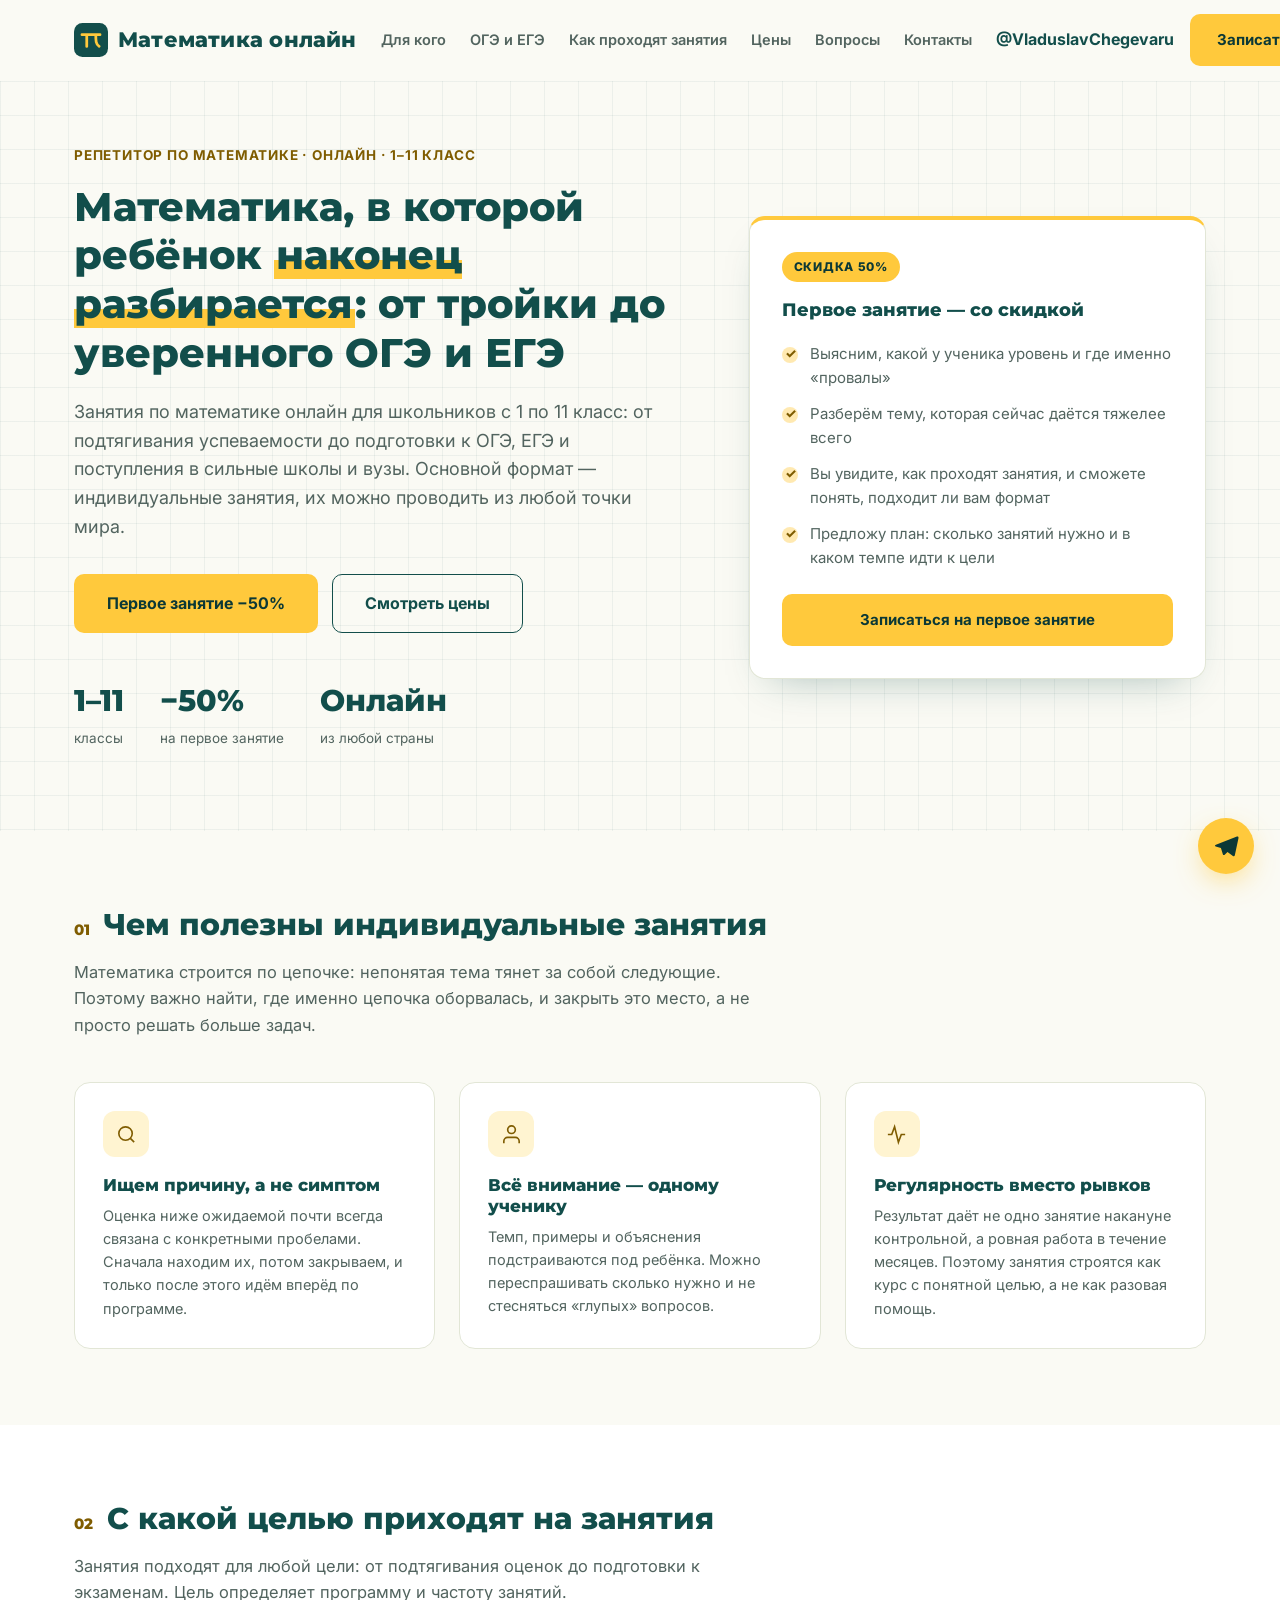
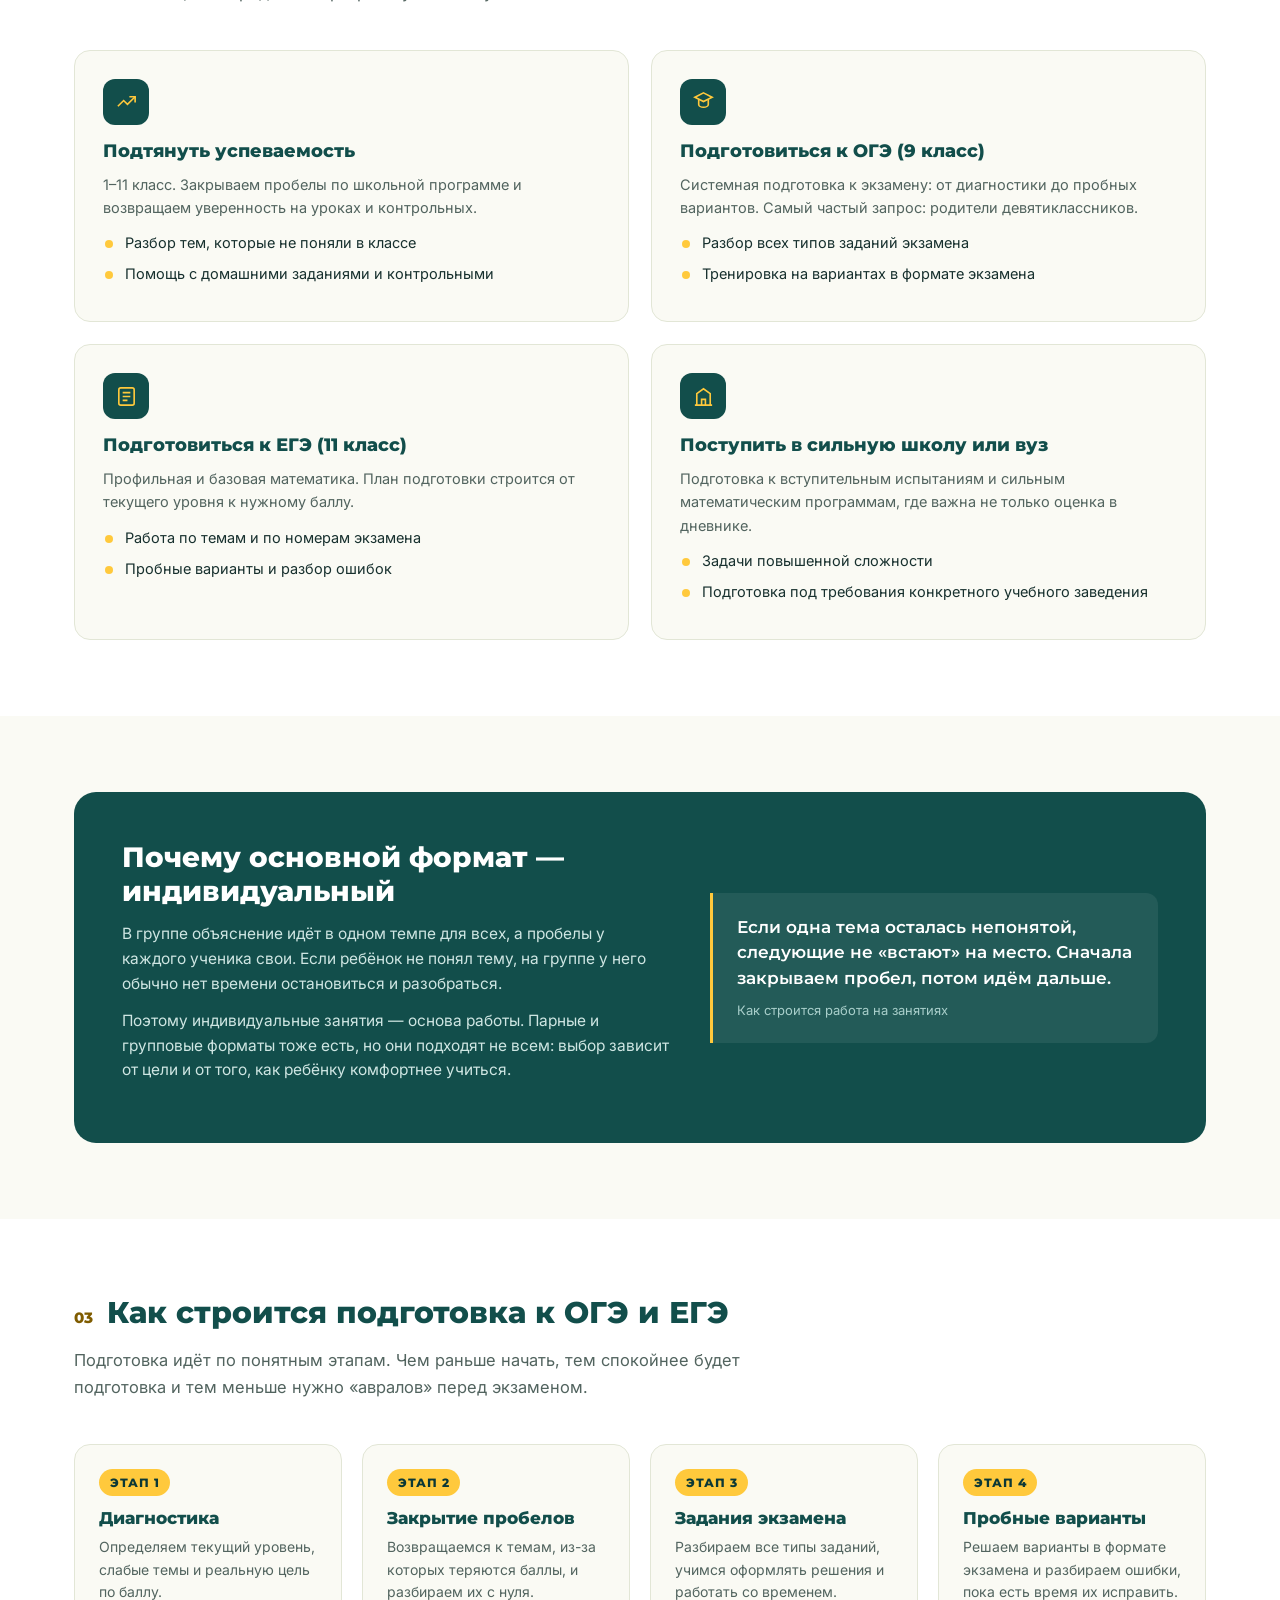
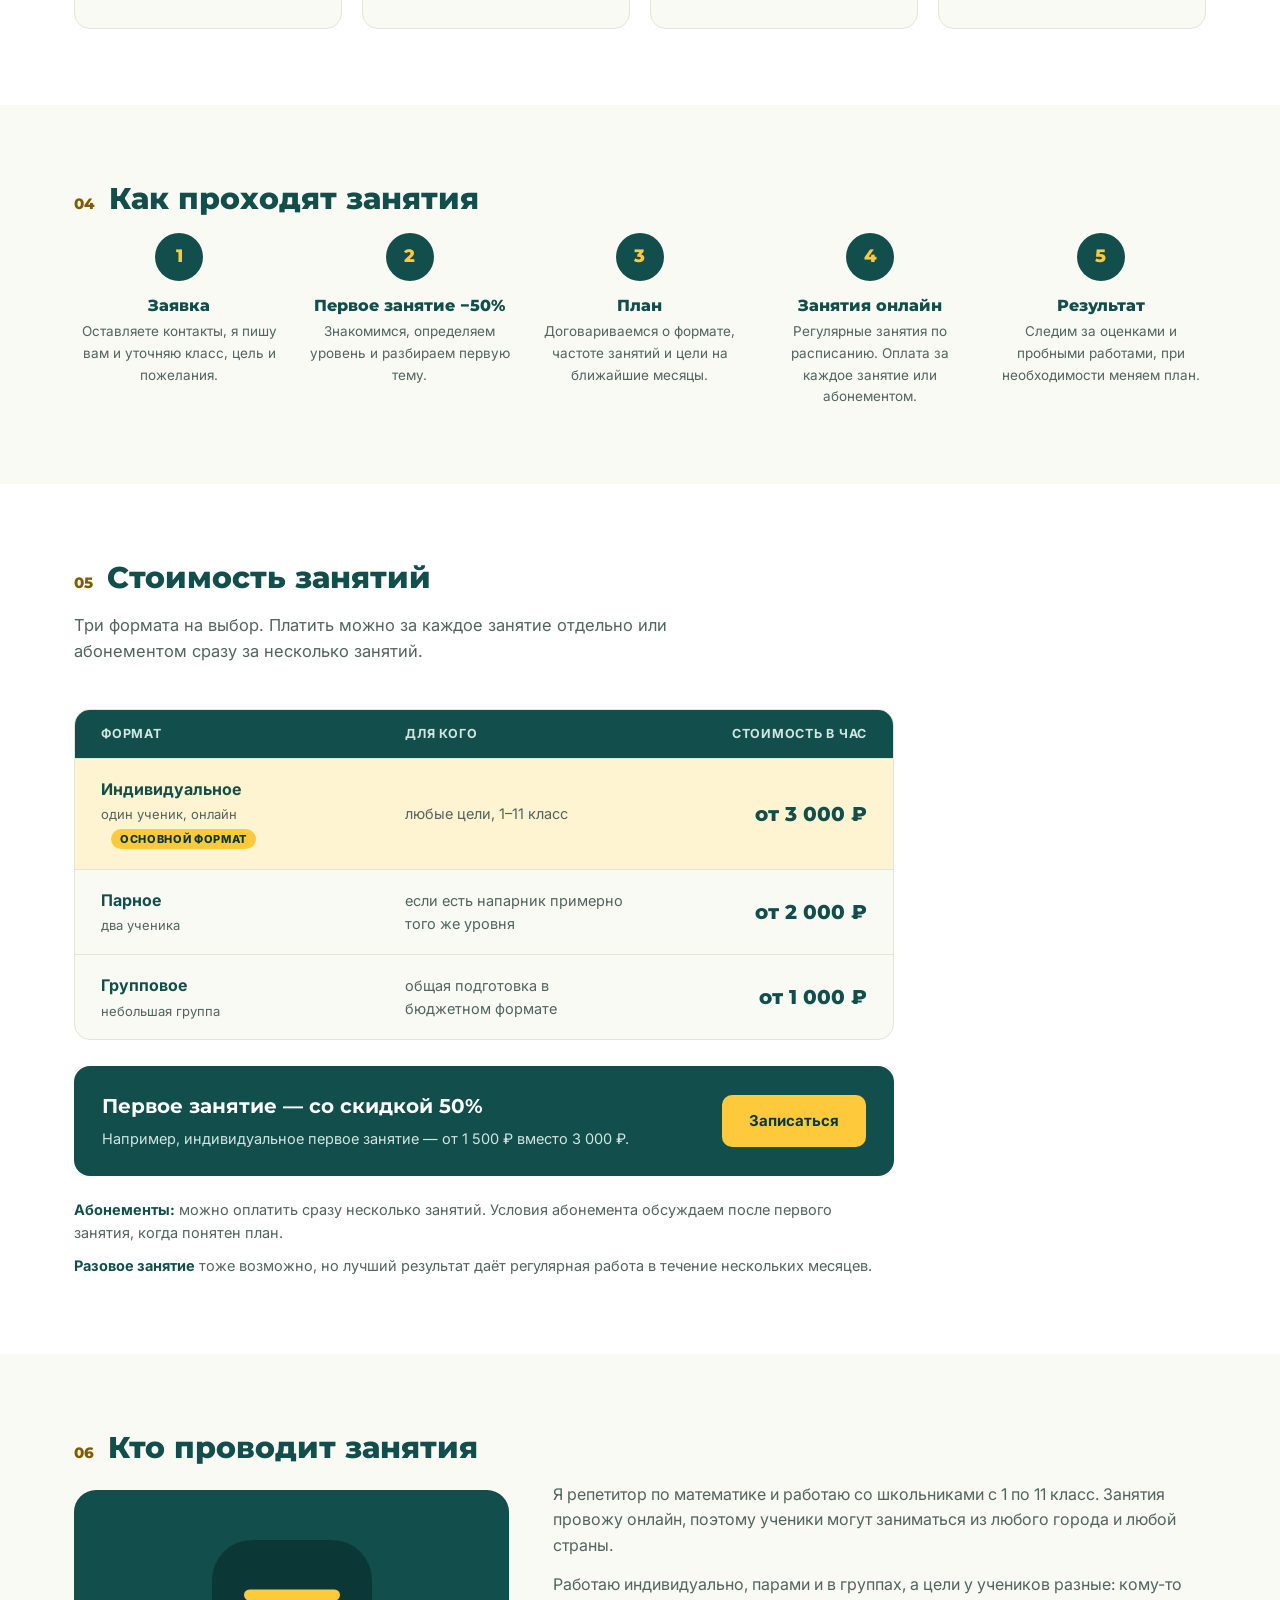
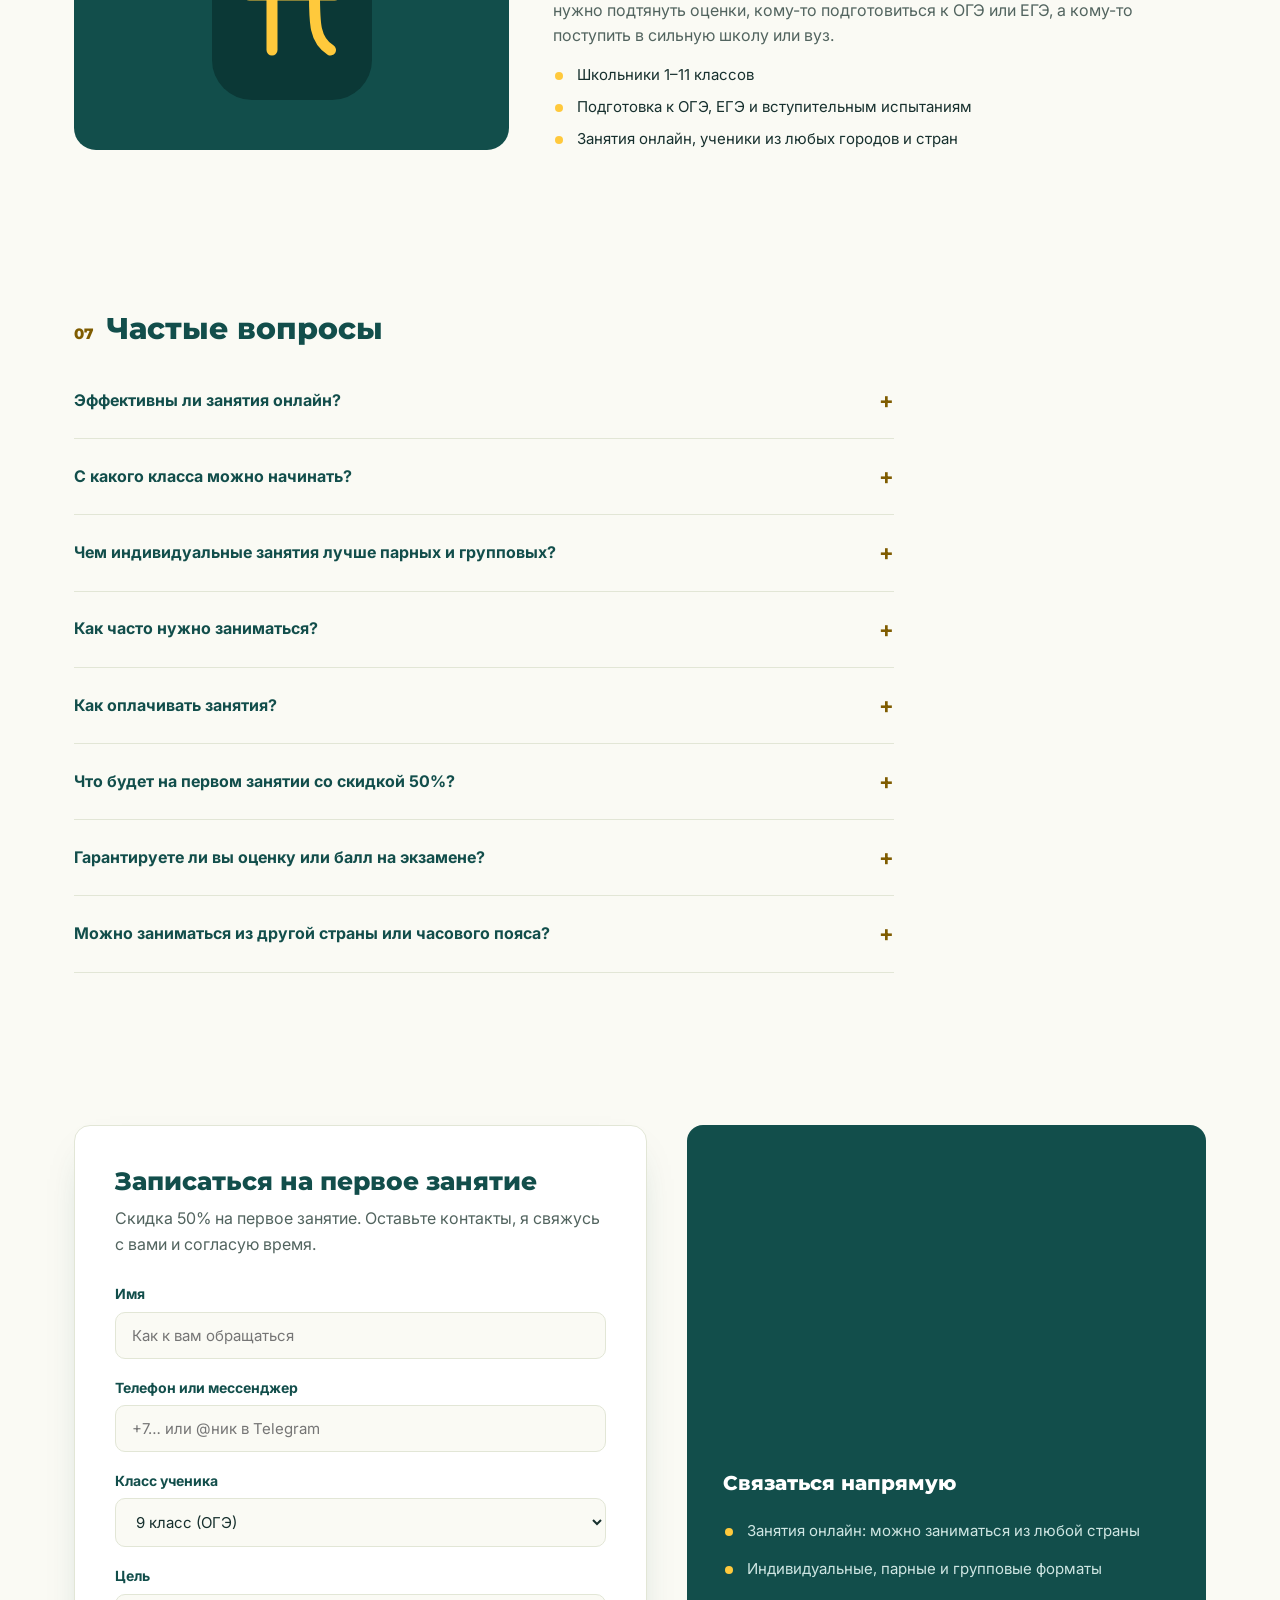
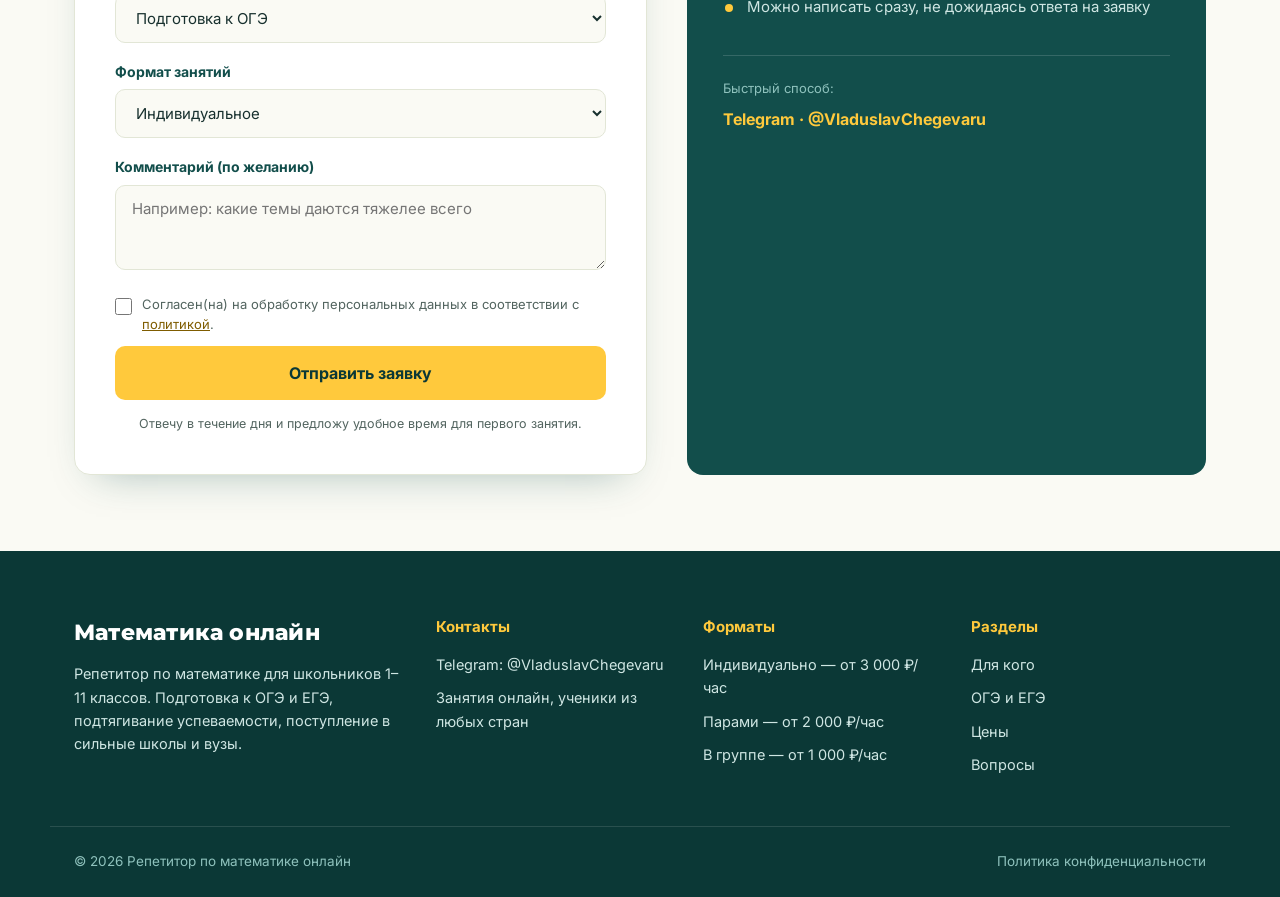
==== index.html @ c54fe262 "init: landing for math tutor online" ====
<!DOCTYPE html>
<html lang="ru">
<head>
<meta charset="UTF-8">
<meta name="viewport" content="width=device-width, initial-scale=1.0">
<title>Репетитор по математике онлайн: 1–11 класс, ОГЭ, ЕГЭ</title>
<meta name="description" content="Репетитор по математике онлайн для школьников 1–11 классов: индивидуальные, парные и групповые занятия, подготовка к ОГЭ и ЕГЭ. Первое занятие со скидкой 50%.">
<link rel="preconnect" href="https://fonts.googleapis.com">
<link rel="preconnect" href="https://fonts.gstatic.com" crossorigin>
<link href="https://fonts.googleapis.com/css2?family=Montserrat:wght@600;700;800&family=Inter:wght@400;500;600;700&display=swap" rel="stylesheet">
<link rel="stylesheet" href="styles.css">
</head>
<body>

<header class="header" id="header">
  <div class="container header__inner">
    <a href="#top" class="logo" aria-label="Репетитор по математике">
      <svg class="logo__icon" viewBox="0 0 32 32" fill="none"><rect width="32" height="32" rx="8" fill="#124E4B"/><path d="M7.5 11h17M12 11v11M20.5 11c0 5.5 0 9 3.2 11" stroke="#FFC93C" stroke-width="2.6" stroke-linecap="round" stroke-linejoin="round"/></svg>
      Математика онлайн<span class="logo__suffix"> · 1–11 класс, ОГЭ, ЕГЭ</span>
    </a>
    <nav class="nav" id="nav">
      <a href="#goals">Для кого</a>
      <a href="#oge">ОГЭ и ЕГЭ</a>
      <a href="#steps">Как проходят занятия</a>
      <a href="#prices">Цены</a>
      <a href="#faq">Вопросы</a>
      <a href="#contacts">Контакты</a>
    </nav>
    <div class="header__actions">
      <a href="https://t.me/VladuslavChegevaru" target="_blank" rel="noopener" class="header__phone">@VladuslavChegevaru</a>
      <a href="#contact" class="btn btn--accent">Записаться</a>
      <button class="burger" id="burger" aria-label="Меню"><span></span><span></span><span></span></button>
    </div>
  </div>
</header>

<main id="top">

  <!-- HERO -->
  <section class="hero">
    <div class="container hero__grid">
      <div class="hero__text">
        <div class="eyebrow">Репетитор по математике · онлайн · 1–11 класс</div>
        <h1>Математика, в которой ребёнок <em>наконец разбирается</em>: от тройки до уверенного ОГЭ и ЕГЭ</h1>
        <p class="hero__lead">Занятия по математике онлайн для школьников с 1 по 11 класс: от подтягивания успеваемости до подготовки к ОГЭ, ЕГЭ и поступления в сильные школы и вузы. Основной формат — индивидуальные занятия, их можно проводить из любой точки мира.</p>
        <div class="hero__cta">
          <a href="#contact" class="btn btn--accent btn--lg">Первое занятие −50%</a>
          <a href="#prices" class="btn btn--outline btn--lg">Смотреть цены</a>
        </div>
        <div class="hero__stats">
          <div class="stat"><span class="stat__num">1–11</span><span class="stat__label">классы</span></div>
          <div class="stat"><span class="stat__num">−50%</span><span class="stat__label">на первое занятие</span></div>
          <div class="stat"><span class="stat__num">Онлайн</span><span class="stat__label">из любой страны</span></div>
        </div>
      </div>
      <div class="hero__card">
        <span class="hero__badge">Скидка 50%</span>
        <div class="hero__card-title">Первое занятие — со скидкой</div>
        <ul class="hero__card-list">
          <li>Выясним, какой у ученика уровень и где именно «провалы»</li>
          <li>Разберём тему, которая сейчас даётся тяжелее всего</li>
          <li>Вы увидите, как проходят занятия, и сможете понять, подходит ли вам формат</li>
          <li>Предложу план: сколько занятий нужно и в каком темпе идти к цели</li>
        </ul>
        <a href="#contact" class="btn btn--accent btn--block">Записаться на первое занятие</a>
      </div>
    </div>
  </section>

  <!-- ПРЕИМУЩЕСТВА -->
  <section class="section adv" id="why">
    <div class="container">
      <div class="section-head">
        <span class="section-head__num">01</span>
        <span class="section-head__title">Чем полезны индивидуальные занятия</span>
      </div>
      <p class="section-lead">Математика строится по цепочке: непонятая тема тянет за собой следующие. Поэтому важно найти, где именно цепочка оборвалась, и закрыть это место, а не просто решать больше задач.</p>
      <div class="adv__grid">
        <div class="adv__item">
          <div class="adv__icon"><svg viewBox="0 0 24 24" fill="none" stroke="currentColor" stroke-width="1.7"><circle cx="11" cy="11" r="7"/><path d="M20 20l-4-4"/></svg></div>
          <h3>Ищем причину, а не симптом</h3>
          <p>Оценка ниже ожидаемой почти всегда связана с конкретными пробелами. Сначала находим их, потом закрываем, и только после этого идём вперёд по программе.</p>
        </div>
        <div class="adv__item">
          <div class="adv__icon"><svg viewBox="0 0 24 24" fill="none" stroke="currentColor" stroke-width="1.7"><path d="M4 21v-2a4 4 0 014-4h8a4 4 0 014 4v2"/><circle cx="12" cy="7" r="4"/></svg></div>
          <h3>Всё внимание — одному ученику</h3>
          <p>Темп, примеры и объяснения подстраиваются под ребёнка. Можно переспрашивать сколько нужно и не стесняться «глупых» вопросов.</p>
        </div>
        <div class="adv__item">
          <div class="adv__icon"><svg viewBox="0 0 24 24" fill="none" stroke="currentColor" stroke-width="1.7"><path d="M3 12h4l3-8 4 16 3-8h4"/></svg></div>
          <h3>Регулярность вместо рывков</h3>
          <p>Результат даёт не одно занятие накануне контрольной, а ровная работа в течение месяцев. Поэтому занятия строятся как курс с понятной целью, а не как разовая помощь.</p>
        </div>
      </div>
    </div>
  </section>

  <!-- ЦЕЛИ -->
  <section class="section goals" id="goals">
    <div class="container">
      <div class="section-head">
        <span class="section-head__num">02</span>
        <span class="section-head__title">С какой целью приходят на занятия</span>
      </div>
      <p class="section-lead">Занятия подходят для любой цели: от подтягивания оценок до подготовки к экзаменам. Цель определяет программу и частоту занятий.</p>
      <div class="goals__grid">
        <div class="goal">
          <div class="goal__icon"><svg viewBox="0 0 24 24" fill="none" stroke="currentColor" stroke-width="1.7"><path d="M3 17l6-6 4 4 8-8"/><path d="M15 7h6v6"/></svg></div>
          <h3>Подтянуть успеваемость</h3>
          <p>1–11 класс. Закрываем пробелы по школьной программе и возвращаем уверенность на уроках и контрольных.</p>
          <ul>
            <li>Разбор тем, которые не поняли в классе</li>
            <li>Помощь с домашними заданиями и контрольными</li>
          </ul>
        </div>
        <div class="goal">
          <div class="goal__icon"><svg viewBox="0 0 24 24" fill="none" stroke="currentColor" stroke-width="1.7"><path d="M12 3l9 4.5-9 4.5L3 7.5 12 3z"/><path d="M7 10v5c0 1.5 2.2 3 5 3s5-1.5 5-3v-5"/></svg></div>
          <h3>Подготовиться к ОГЭ (9 класс)</h3>
          <p>Системная подготовка к экзамену: от диагностики до пробных вариантов. Самый частый запрос: родители девятиклассников.</p>
          <ul>
            <li>Разбор всех типов заданий экзамена</li>
            <li>Тренировка на вариантах в формате экзамена</li>
          </ul>
        </div>
        <div class="goal">
          <div class="goal__icon"><svg viewBox="0 0 24 24" fill="none" stroke="currentColor" stroke-width="1.7"><rect x="4" y="3" width="16" height="18" rx="2"/><path d="M8 8h8M8 12h8M8 16h5"/></svg></div>
          <h3>Подготовиться к ЕГЭ (11 класс)</h3>
          <p>Профильная и базовая математика. План подготовки строится от текущего уровня к нужному баллу.</p>
          <ul>
            <li>Работа по темам и по номерам экзамена</li>
            <li>Пробные варианты и разбор ошибок</li>
          </ul>
        </div>
        <div class="goal">
          <div class="goal__icon"><svg viewBox="0 0 24 24" fill="none" stroke="currentColor" stroke-width="1.7"><path d="M3 21h18M5 21V9l7-5 7 5v12"/><path d="M10 21v-6h4v6"/></svg></div>
          <h3>Поступить в сильную школу или вуз</h3>
          <p>Подготовка к вступительным испытаниям и сильным математическим программам, где важна не только оценка в дневнике.</p>
          <ul>
            <li>Задачи повышенной сложности</li>
            <li>Подготовка под требования конкретного учебного заведения</li>
          </ul>
        </div>
      </div>
    </div>
  </section>

  <!-- ПОЧЕМУ ИНДИВИДУАЛЬНО -->
  <section class="section why">
    <div class="container">
      <div class="why__box">
        <div>
          <h2>Почему основной формат — индивидуальный</h2>
          <p>В группе объяснение идёт в одном темпе для всех, а пробелы у каждого ученика свои. Если ребёнок не понял тему, на группе у него обычно нет времени остановиться и разобраться.</p>
          <p>Поэтому индивидуальные занятия — основа работы. Парные и групповые форматы тоже есть, но они подходят не всем: выбор зависит от цели и от того, как ребёнку комфортнее учиться.</p>
        </div>
        <div class="why__quote">
          Если одна тема осталась непонятой, следующие не «встают» на место. Сначала закрываем пробел, потом идём дальше.
          <small>Как строится работа на занятиях</small>
        </div>
      </div>
    </div>
  </section>

  <!-- ОГЭ -->
  <section class="section oge" id="oge">
    <div class="container">
      <div class="section-head">
        <span class="section-head__num">03</span>
        <span class="section-head__title">Как строится подготовка к ОГЭ и ЕГЭ</span>
      </div>
      <p class="section-lead">Подготовка идёт по понятным этапам. Чем раньше начать, тем спокойнее будет подготовка и тем меньше нужно «авралов» перед экзаменом.</p>
      <div class="oge__grid">
        <div class="oge__item">
          <b>Этап 1</b>
          <h3>Диагностика</h3>
          <p>Определяем текущий уровень, слабые темы и реальную цель по баллу.</p>
        </div>
        <div class="oge__item">
          <b>Этап 2</b>
          <h3>Закрытие пробелов</h3>
          <p>Возвращаемся к темам, из-за которых теряются баллы, и разбираем их с нуля.</p>
        </div>
        <div class="oge__item">
          <b>Этап 3</b>
          <h3>Задания экзамена</h3>
          <p>Разбираем все типы заданий, учимся оформлять решения и работать со временем.</p>
        </div>
        <div class="oge__item">
          <b>Этап 4</b>
          <h3>Пробные варианты</h3>
          <p>Решаем варианты в формате экзамена и разбираем ошибки, пока есть время их исправить.</p>
        </div>
      </div>
    </div>
  </section>

  <!-- ПРОЦЕСС -->
  <section class="section steps" id="steps">
    <div class="container">
      <div class="section-head">
        <span class="section-head__num">04</span>
        <span class="section-head__title">Как проходят занятия</span>
      </div>
      <div class="steps__grid">
        <div class="step">
          <span class="step__num">1</span>
          <h3>Заявка</h3>
          <p>Оставляете контакты, я пишу вам и уточняю класс, цель и пожелания.</p>
        </div>
        <div class="step">
          <span class="step__num">2</span>
          <h3>Первое занятие −50%</h3>
          <p>Знакомимся, определяем уровень и разбираем первую тему.</p>
        </div>
        <div class="step">
          <span class="step__num">3</span>
          <h3>План</h3>
          <p>Договариваемся о формате, частоте занятий и цели на ближайшие месяцы.</p>
        </div>
        <div class="step">
          <span class="step__num">4</span>
          <h3>Занятия онлайн</h3>
          <p>Регулярные занятия по расписанию. Оплата за каждое занятие или абонементом.</p>
        </div>
        <div class="step">
          <span class="step__num">5</span>
          <h3>Результат</h3>
          <p>Следим за оценками и пробными работами, при необходимости меняем план.</p>
        </div>
      </div>
    </div>
  </section>

  <!-- ЦЕНЫ -->
  <section class="section prices" id="prices">
    <div class="container">
      <div class="section-head">
        <span class="section-head__num">05</span>
        <span class="section-head__title">Стоимость занятий</span>
      </div>
      <p class="section-lead">Три формата на выбор. Платить можно за каждое занятие отдельно или абонементом сразу за несколько занятий.</p>
      <div class="prices__table">
        <div class="price-row price-row--head"><span>Формат</span><span>Для кого</span><span style="text-align:right">Стоимость в час</span></div>
        <div class="price-row price-row--hit"><div class="price-row__name">Индивидуальное<small>один ученик, онлайн</small></div><div class="price-row__each">любые цели, 1–11 класс</div><div class="price-row__sum">от 3 000 ₽</div></div>
        <div class="price-row"><div class="price-row__name">Парное<small>два ученика</small></div><div class="price-row__each">если есть напарник примерно того же уровня</div><div class="price-row__sum">от 2 000 ₽</div></div>
        <div class="price-row"><div class="price-row__name">Групповое<small>небольшая группа</small></div><div class="price-row__each">общая подготовка в бюджетном формате</div><div class="price-row__sum">от 1 000 ₽</div></div>
      </div>
      <div class="promo">
        <div>
          <b>Первое занятие — со скидкой 50%</b>
          <span>Например, индивидуальное первое занятие — от 1 500 ₽ вместо 3 000 ₽.</span>
        </div>
        <a href="#contact" class="btn btn--accent">Записаться</a>
      </div>
      <div class="prices__notes">
        <p><b>Абонементы:</b> можно оплатить сразу несколько занятий. Условия абонемента обсуждаем после первого занятия, когда понятен план.</p>
        <p><b>Разовое занятие</b> тоже возможно, но лучший результат даёт регулярная работа в течение нескольких месяцев.</p>
      </div>
    </div>
  </section>

  <!-- О РЕПЕТИТОРЕ -->
  <section class="section about" id="about">
    <div class="container">
      <div class="section-head">
        <span class="section-head__num">06</span>
        <span class="section-head__title">Кто проводит занятия</span>
      </div>
      <div class="about__grid">
        <div class="about__mark">
          <svg viewBox="0 0 32 32" fill="none"><rect width="32" height="32" rx="8" fill="#0B3836"/><path d="M7.5 11h17M12 11v11M20.5 11c0 5.5 0 9 3.2 11" stroke="#FFC93C" stroke-width="2.2" stroke-linecap="round" stroke-linejoin="round"/></svg>
        </div>
        <div class="about__text">
          <p>Я репетитор по математике и работаю со школьниками с 1 по 11 класс. Занятия провожу онлайн, поэтому ученики могут заниматься из любого города и любой страны.</p>
          <p>Работаю индивидуально, парами и в группах, а цели у учеников разные: кому-то нужно подтянуть оценки, кому-то подготовиться к ОГЭ или ЕГЭ, а кому-то поступить в сильную школу или вуз.</p>
          <ul class="about__list">
            <li>Школьники 1–11 классов</li>
            <li>Подготовка к ОГЭ, ЕГЭ и вступительным испытаниям</li>
            <li>Занятия онлайн, ученики из любых городов и стран</li>
          </ul>
        </div>
      </div>
    </div>
  </section>

  <!-- FAQ -->
  <section class="section faq" id="faq">
    <div class="container">
      <div class="section-head">
        <span class="section-head__num">07</span>
        <span class="section-head__title">Частые вопросы</span>
      </div>
      <div class="faq__list">
        <details class="faq__item">
          <summary>Эффективны ли занятия онлайн?</summary>
          <p>Для математики онлайн-формат работает хорошо: на экране виден ход решения, а записи и задания остаются под рукой. Главное условие — регулярность и вовлечённость ученика. Увидеть, как это выглядит, можно на первом занятии со скидкой 50%.</p>
        </details>
        <details class="faq__item">
          <summary>С какого класса можно начинать?</summary>
          <p>С 1 по 11 класс. Чем раньше закрыты пробелы, тем легче потом идти по программе. Для подготовки к ОГЭ разумно начинать заранее, а не за пару месяцев до экзамена.</p>
        </details>
        <details class="faq__item">
          <summary>Чем индивидуальные занятия лучше парных и групповых?</summary>
          <p>На индивидуальном занятии весь урок посвящён одному ученику: темп, примеры и объяснения подстраиваются под него. В паре и в группе занятия дешевле, но подходят не всем. Какой формат лучше, обсудим после знакомства.</p>
        </details>
        <details class="faq__item">
          <summary>Как часто нужно заниматься?</summary>
          <p>Зависит от цели и класса. Для подтягивания успеваемости и подготовки к экзаменам обычно нужны регулярные занятия, а не одно в месяц. Конкретную частоту предлагаю после первого занятия, когда понятен уровень.</p>
        </details>
        <details class="faq__item">
          <summary>Как оплачивать занятия?</summary>
          <p>Можно платить за каждое занятие отдельно или взять абонемент и оплатить сразу несколько занятий. Условия абонемента обсуждаем индивидуально.</p>
        </details>
        <details class="faq__item">
          <summary>Что будет на первом занятии со скидкой 50%?</summary>
          <p>Познакомимся, выясним цель и уровень, разберём одну из тем, которая сейчас даётся тяжелее всего, и обсудим план. Если после этого занятия вы решите не продолжать, это нормально.</p>
        </details>
        <details class="faq__item">
          <summary>Гарантируете ли вы оценку или балл на экзамене?</summary>
          <p>Нет. Результат зависит от стартового уровня, регулярности занятий и работы ученика между ними. Я гарантирую другое: понятный план, внимательное отношение и честную обратную связь о том, как идёт подготовка.</p>
        </details>
        <details class="faq__item">
          <summary>Можно заниматься из другой страны или часового пояса?</summary>
          <p>Да. Занятия проходят онлайн, поэтому ученики могут заниматься из любого города и страны. Время согласуем с учётом часового пояса.</p>
        </details>
      </div>
    </div>
  </section>

  <!-- ФОРМА + КОНТАКТЫ -->
  <section class="section form-section" id="contact">
    <div class="container form-section__grid">
      <div class="form">
        <h2>Записаться на первое занятие</h2>
        <p class="form__lead">Скидка 50% на первое занятие. Оставьте контакты, я свяжусь с вами и согласую время.</p>
        <form id="leadForm">
          <input type="text" name="_gotcha" style="display:none" tabindex="-1" autocomplete="off">
          <div class="form__row">
            <label for="f-name">Имя</label>
            <input type="text" id="f-name" name="name" placeholder="Как к вам обращаться" required>
          </div>
          <div class="form__row">
            <label for="f-contact">Телефон или мессенджер</label>
            <input type="text" id="f-contact" name="contact" placeholder="+7… или @ник в Telegram" required>
          </div>
          <div class="form__row">
            <label for="f-class">Класс ученика</label>
            <select id="f-class" name="class">
              <option>1–4 класс</option>
              <option>5–7 класс</option>
              <option>8 класс</option>
              <option selected>9 класс (ОГЭ)</option>
              <option>10 класс</option>
              <option>11 класс (ЕГЭ)</option>
            </select>
          </div>
          <div class="form__row">
            <label for="f-goal">Цель</label>
            <select id="f-goal" name="goal">
              <option>Подготовка к ОГЭ</option>
              <option>Подготовка к ЕГЭ</option>
              <option>Подтянуть успеваемость</option>
              <option>Поступление в сильную школу или вуз</option>
              <option>Пока не знаю</option>
            </select>
          </div>
          <div class="form__row">
            <label for="f-format">Формат занятий</label>
            <select id="f-format" name="format">
              <option>Индивидуальное</option>
              <option>Парное</option>
              <option>Групповое</option>
              <option>Нужна консультация по выбору</option>
            </select>
          </div>
          <div class="form__row">
            <label for="f-comment">Комментарий (по желанию)</label>
            <textarea id="f-comment" name="comment" rows="3" placeholder="Например: какие темы даются тяжелее всего"></textarea>
          </div>
          <label class="consent"><input type="checkbox" name="consent_pd" value="yes" required> <span>Согласен(на) на обработку персональных данных в соответствии с <a href="privacy.html" target="_blank">политикой</a>.</span></label>
          <button type="submit" class="btn btn--accent btn--block btn--lg">Отправить заявку</button>
          <p class="form__hint">Отвечу в течение дня и предложу удобное время для первого занятия.</p>
        </form>
      </div>
      <div class="coverage">
        <div class="coverage__title">Связаться напрямую</div>
        <ul class="coverage__list">
          <li>Занятия онлайн: можно заниматься из любой страны</li>
          <li>Индивидуальные, парные и групповые форматы</li>
          <li>Можно написать сразу, не дожидаясь ответа на заявку</li>
        </ul>
        <div class="coverage__contact">
          <span>Быстрый способ:</span>
          <a href="https://t.me/VladuslavChegevaru" target="_blank" rel="noopener">Telegram · @VladuslavChegevaru</a>
        </div>
      </div>
    </div>
  </section>

<!-- BLOG:START --><!-- BLOG:END -->
</main>

<!-- КОНТАКТЫ / FOOTER -->
<footer class="footer" id="contacts">
  <div class="container footer__grid">
    <div class="footer__col">
      <div class="logo logo--footer">Математика онлайн</div>
      <p>Репетитор по математике для школьников 1–11 классов. Подготовка к ОГЭ и ЕГЭ, подтягивание успеваемости, поступление в сильные школы и вузы.</p>
    </div>
    <div class="footer__col">
      <div class="footer__title">Контакты</div>
      <a href="https://t.me/VladuslavChegevaru" target="_blank" rel="noopener">Telegram: @VladuslavChegevaru</a>
      <p>Занятия онлайн, ученики из любых стран</p>
    </div>
    <div class="footer__col">
      <div class="footer__title">Форматы</div>
      <p>Индивидуально — от 3 000 ₽/час</p>
      <p>Парами — от 2 000 ₽/час</p>
      <p>В группе — от 1 000 ₽/час</p>
    </div>
    <div class="footer__col">
      <div class="footer__title">Разделы</div>
      <a href="#goals">Для кого</a>
      <a href="#oge">ОГЭ и ЕГЭ</a>
      <a href="#prices">Цены</a>
      <a href="#faq">Вопросы</a>
    </div>
  </div>
  <div class="container footer__bottom">
    <span>© <span id="year"></span> Репетитор по математике онлайн</span>
    <a href="privacy.html">Политика конфиденциальности</a>
  </div>
</footer>

<a href="https://t.me/VladuslavChegevaru" target="_blank" rel="noopener" class="fab" aria-label="Написать в Telegram">
  <svg viewBox="0 0 24 24" fill="currentColor"><path d="M21.5 3.5L2.7 10.9c-1.2.5-1.2 1.2-.2 1.5l4.8 1.5 1.8 5.6c.2.6.4.8.9.8.5 0 .7-.2 1-.5l2.4-2.3 5 3.7c.9.5 1.6.2 1.8-.9l3.3-15.5c.3-1.3-.5-1.9-1.4-1.5z"/></svg>
</a>

<script src="script.js"></script>
</body>
</html>
---- styles.css ----
:root{
  --navy:#124E4B;
  --navy-dark:#0B3836;
  --navy-soft:#E3F1EF;
  --gold:#FFC93C;
  --gold-dark:#7F5C00;
  --gold-soft:#FFF4D1;
  --cream:#FAFAF4;
  --paper:#ffffff;
  --ink:#17302E;
  --ink-soft:#52645F;
  --line:#E2E6D6;
  --radius:16px;
  --shadow:0 18px 40px -22px rgba(18,78,75,.38);
}

*{box-sizing:border-box;margin:0;padding:0}
html{scroll-behavior:smooth}
body{
  font-family:'Inter',Arial,sans-serif;
  color:var(--ink);
  background:var(--cream);
  line-height:1.6;
  -webkit-font-smoothing:antialiased;
}
h1,h2,h3{font-family:'Montserrat',Arial,sans-serif;font-weight:800;color:var(--navy);line-height:1.22}
img{max-width:100%;display:block}
a{color:inherit;text-decoration:none}
ul{list-style:none}
.container{max-width:1180px;margin:0 auto;padding:0 24px}

/* BUTTONS */
.btn{display:inline-flex;align-items:center;justify-content:center;gap:8px;padding:13px 26px;border-radius:10px;font-weight:700;font-size:15px;transition:.2s;border:1.5px solid transparent;cursor:pointer;white-space:nowrap;font-family:inherit}
.btn--accent{background:var(--gold);color:var(--navy-dark)}
.btn--accent:hover{background:#FFD866}
.btn--outline{border-color:var(--navy);color:var(--navy)}
.btn--outline:hover{background:var(--navy);color:#fff}
.btn--lg{padding:16px 32px;font-size:16px}
.btn--block{width:100%}

/* HEADER */
.header{position:sticky;top:0;z-index:100;background:rgba(250,250,244,.93);backdrop-filter:blur(10px);border-bottom:1px solid transparent;transition:.2s}
.header.scrolled{border-bottom-color:var(--line);box-shadow:0 4px 16px -8px rgba(18,78,75,.22)}
.header__inner{display:flex;align-items:center;justify-content:space-between;gap:24px;min-width:0;height:80px}
.logo{display:flex;align-items:center;gap:10px;font-family:'Montserrat',sans-serif;font-weight:800;font-size:21px;letter-spacing:.01em;color:var(--navy);flex-shrink:0}
.logo__icon{width:34px;height:34px;flex-shrink:0}
.logo__suffix{color:var(--gold-dark);font-weight:600;font-size:13px;letter-spacing:.02em}
.logo--footer{font-size:22px;color:#fff;margin-bottom:12px}
.nav{display:flex;gap:24px}
.nav a{font-weight:600;font-size:14.5px;color:var(--ink-soft);white-space:nowrap}
.nav a:hover{color:var(--gold-dark)}
.header__actions{display:flex;align-items:center;gap:16px;flex-shrink:0}
.header__phone{font-weight:700;color:var(--navy);white-space:nowrap}
.burger{display:none;flex-direction:column;justify-content:center;gap:5px;width:32px;height:32px;background:none;border:none;cursor:pointer}
.burger span{display:block;height:2px;background:var(--navy);border-radius:2px;transition:.2s}

/* HERO (клетчатая тетрадь) */
.hero{padding:64px 0 80px;background-image:linear-gradient(rgba(18,78,75,.06) 1px,transparent 1px),linear-gradient(90deg,rgba(18,78,75,.06) 1px,transparent 1px);background-size:34px 34px}
.hero__grid{display:grid;grid-template-columns:1.15fr .85fr;gap:56px;align-items:center}
.eyebrow{color:var(--gold-dark);font-weight:700;font-size:13.5px;letter-spacing:.06em;text-transform:uppercase;margin-bottom:16px}
.hero h1{font-size:40px;margin-bottom:20px}
.hero h1 em{font-style:normal;background:linear-gradient(transparent 62%,var(--gold) 62%);padding:0 2px}
.hero__lead{font-size:18px;color:var(--ink-soft);margin-bottom:32px;max-width:580px}
.hero__cta{display:flex;gap:14px;flex-wrap:wrap;margin-bottom:44px}
.hero__stats{display:flex;gap:36px;flex-wrap:wrap;align-items:flex-start}
.stat__num{display:block;font-family:'Montserrat',sans-serif;font-size:30px;font-weight:800;color:var(--navy)}
.stat__label{font-size:13.5px;color:var(--ink-soft)}
.hero__card{background:var(--paper);border:1px solid var(--line);border-top:4px solid var(--gold);border-radius:var(--radius);padding:32px;box-shadow:var(--shadow)}
.hero__badge{display:inline-block;background:var(--gold);color:var(--navy-dark);font-weight:800;font-size:12px;letter-spacing:.06em;text-transform:uppercase;border-radius:999px;padding:5px 12px;margin-bottom:14px}
.hero__card-title{font-family:'Montserrat',sans-serif;font-weight:800;font-size:18px;color:var(--navy);margin-bottom:18px}
.hero__card-list{margin-bottom:24px}
.hero__card-list li{position:relative;padding-left:28px;margin-bottom:12px;font-size:15px;color:var(--ink-soft)}
.hero__card-list li::before{content:"";position:absolute;left:0;top:5px;width:16px;height:16px;border-radius:50%;background:var(--gold);opacity:.4}
.hero__card-list li::after{content:"✓";position:absolute;left:3px;top:1px;color:var(--gold-dark);font-weight:800;font-size:13px}

/* SECTIONS */
.section{padding:76px 0}
.section-head{display:flex;align-items:baseline;gap:14px;margin-bottom:16px}
.section-head__num{font-family:'Montserrat',sans-serif;font-size:15px;color:var(--gold-dark);font-weight:800}
.section-head__title{font-family:'Montserrat',sans-serif;font-size:30px;font-weight:800;color:var(--navy);line-height:1.2}
.section-lead{color:var(--ink-soft);font-size:16.5px;max-width:680px;margin-bottom:44px}

/* ADVANTAGES */
.adv__grid{display:grid;grid-template-columns:repeat(3,1fr);gap:24px}
.adv__item{background:var(--paper);border:1px solid var(--line);border-radius:var(--radius);padding:28px}
.adv__icon{width:46px;height:46px;border-radius:12px;background:var(--gold-soft);color:var(--gold-dark);display:flex;align-items:center;justify-content:center;margin-bottom:18px}
.adv__icon svg{width:23px;height:23px}
.adv__item h3{font-size:17px;margin-bottom:8px}
.adv__item p{color:var(--ink-soft);font-size:14.5px}

/* GOALS (цели занятий) */
.goals{background:var(--paper)}
.goals__grid{display:grid;grid-template-columns:repeat(2,1fr);gap:22px}
.goal{border:1px solid var(--line);border-radius:var(--radius);padding:28px;background:var(--cream);display:flex;flex-direction:column}
.goal__icon{width:46px;height:46px;border-radius:12px;background:var(--navy);color:var(--gold);display:flex;align-items:center;justify-content:center;margin-bottom:16px}
.goal__icon svg{width:23px;height:23px}
.goal h3{font-size:18px;margin-bottom:10px}
.goal p{color:var(--ink-soft);font-size:14.5px;margin-bottom:12px}
.goal ul li{position:relative;padding-left:22px;margin-bottom:8px;font-size:14.5px;color:var(--ink)}
.goal ul li::before{content:"";position:absolute;left:2px;top:9px;width:8px;height:8px;border-radius:50%;background:var(--gold)}

/* WHY */
.why__box{display:grid;grid-template-columns:1.1fr .9fr;gap:40px;align-items:center;background:var(--navy);border-radius:22px;padding:48px}
.why__box h2{color:#fff;font-size:28px;margin-bottom:14px}
.why__box p{color:#CFE6E3;margin-bottom:12px;font-size:15.5px}
.why__quote{background:rgba(255,255,255,.07);border-left:3px solid var(--gold);border-radius:0 12px 12px 0;padding:22px 24px;color:#fff;font-size:17px;font-family:'Montserrat',sans-serif;font-weight:600;line-height:1.5}
.why__quote small{display:block;margin-top:10px;font-family:'Inter',sans-serif;font-weight:400;font-size:13px;color:#A9CFCB}

/* OGE ROADMAP */
.oge{background:var(--paper)}
.oge__grid{display:grid;grid-template-columns:repeat(4,1fr);gap:20px}
.oge__item{border:1px solid var(--line);border-radius:var(--radius);padding:24px;background:var(--cream)}
.oge__item b{display:inline-block;font-family:'Montserrat',sans-serif;font-size:12px;font-weight:800;letter-spacing:.06em;text-transform:uppercase;color:var(--navy-dark);background:var(--gold);border-radius:999px;padding:4px 11px;margin-bottom:12px}
.oge__item h3{font-size:16.5px;margin-bottom:8px}
.oge__item p{color:var(--ink-soft);font-size:14px}

/* STEPS */
.steps__grid{display:grid;grid-template-columns:repeat(5,1fr);gap:20px}
.step{text-align:center}
.step__num{display:flex;align-items:center;justify-content:center;width:48px;height:48px;border-radius:50%;background:var(--navy);color:var(--gold);font-family:'Montserrat',sans-serif;font-weight:800;margin:0 auto 16px;font-size:18px}
.step h3{font-size:15.5px;margin-bottom:6px}
.step p{color:var(--ink-soft);font-size:13.5px}

/* PRICES */
.prices{background:var(--paper)}
.prices__table{max-width:820px;border:1px solid var(--line);border-radius:var(--radius);overflow:hidden;background:var(--cream)}
.price-row{display:grid;grid-template-columns:1.3fr 1fr 1fr;gap:12px;align-items:center;padding:18px 26px;border-bottom:1px solid var(--line)}
.price-row:last-child{border-bottom:none}
.price-row--head{background:var(--navy);color:#CFE6E3;font-size:12.5px;font-weight:700;letter-spacing:.06em;text-transform:uppercase;padding:14px 26px}
.price-row__name{font-weight:700;color:var(--navy)}
.price-row__name small{display:block;font-weight:400;font-size:13px;color:var(--ink-soft);margin-top:2px}
.price-row__each{color:var(--ink-soft);font-size:14.5px}
.price-row__sum{font-family:'Montserrat',sans-serif;font-weight:800;font-size:20px;color:var(--navy);text-align:right}
.price-row--hit{background:var(--gold-soft)}
.price-row--hit .price-row__name::after{content:"Основной формат";margin-left:10px;font-size:11px;font-weight:800;letter-spacing:.06em;text-transform:uppercase;background:var(--gold);color:var(--navy-dark);padding:3px 9px;border-radius:999px}
.prices__notes{max-width:820px;margin-top:22px;display:grid;gap:10px}
.prices__notes p{font-size:14.5px;color:var(--ink-soft)}
.prices__notes b{color:var(--navy)}
.promo{max-width:820px;margin-top:26px;display:flex;align-items:center;gap:20px;flex-wrap:wrap;justify-content:space-between;background:var(--navy);color:#CFE6E3;border-radius:var(--radius);padding:24px 28px}
.promo b{display:block;font-family:'Montserrat',sans-serif;font-size:20px;color:#fff;margin-bottom:4px}
.promo span{font-size:14.5px}

/* ABOUT */
.about__grid{display:grid;grid-template-columns:.8fr 1.2fr;gap:44px;align-items:center}
.about__mark{background:var(--navy);border-radius:22px;padding:36px;display:flex;align-items:center;justify-content:center;min-height:260px}
.about__mark svg{width:160px;height:160px}
.about__text p{color:var(--ink-soft);margin-bottom:14px;font-size:16px}
.about__list{margin-top:6px}
.about__list li{position:relative;padding-left:24px;margin-bottom:8px;font-size:15px}
.about__list li::before{content:"";position:absolute;left:2px;top:9px;width:8px;height:8px;border-radius:50%;background:var(--gold)}

/* FAQ */
.faq__list{max-width:820px}
.faq__item{border-bottom:1px solid var(--line);padding:20px 0}
.faq__item summary{cursor:pointer;font-weight:700;font-size:16px;color:var(--navy);list-style:none;display:flex;justify-content:space-between;align-items:center}
.faq__item summary::-webkit-details-marker{display:none}
.faq__item summary::after{content:"+";font-size:22px;color:var(--gold-dark);flex-shrink:0;margin-left:16px}
.faq__item[open] summary::after{content:"–"}
.faq__item p{color:var(--ink-soft);margin-top:12px;font-size:14.5px}

/* FORM */
.form-section__grid{display:grid;grid-template-columns:1.05fr .95fr;gap:40px}
.form{background:var(--paper);border:1px solid var(--line);border-radius:var(--radius);padding:40px;box-shadow:var(--shadow)}
.form h2{font-size:25px;margin-bottom:10px}
.form__lead{color:var(--ink-soft);margin-bottom:26px}
.form__row{margin-bottom:18px}
.form__row label{display:block;font-weight:700;font-size:14px;margin-bottom:6px;color:var(--navy)}
.form__row input[type=text],.form__row input[type=tel],.form__row select,.form__row textarea{width:100%;padding:13px 16px;border:1.5px solid var(--line);border-radius:10px;font-family:inherit;font-size:15px;background:var(--cream);resize:vertical;color:var(--ink)}
.form__row input:focus,.form__row textarea:focus,.form__row select:focus{outline:none;border-color:var(--navy)}
.consent{display:flex;gap:10px;align-items:flex-start;font-size:13px;color:var(--ink-soft);margin-bottom:12px;line-height:1.5}
.consent input{margin-top:3px;accent-color:var(--navy);flex-shrink:0;width:17px;height:17px}
.consent a{color:var(--gold-dark);text-decoration:underline}
.form__hint{margin-top:14px;font-size:12.5px;color:var(--ink-soft);text-align:center}

/* CONTACT CARD */
.coverage{background:var(--navy);color:#CFE6E3;border-radius:var(--radius);padding:36px;display:flex;flex-direction:column;justify-content:center;min-height:340px}
.coverage__title{font-family:'Montserrat',sans-serif;font-weight:800;font-size:20px;color:#fff;margin-bottom:20px}
.coverage__list li{position:relative;padding-left:24px;margin-bottom:14px;font-size:15px;color:#CFE6E3}
.coverage__list li::before{content:"";position:absolute;left:2px;top:9px;width:8px;height:8px;border-radius:50%;background:var(--gold)}
.coverage__contact{margin-top:22px;padding-top:22px;border-top:1px solid rgba(255,255,255,.15);display:flex;flex-direction:column;gap:8px}
.coverage__contact span{font-size:13px;color:#8FC2BD}
.coverage__contact a{font-weight:700;color:var(--gold)}
.coverage__contact a:hover{color:#fff}

/* FOOTER */
.footer{background:var(--navy-dark);color:#CFE6E3;padding:64px 0 24px}
.footer__grid{display:grid;grid-template-columns:1.4fr 1fr 1fr 1fr;gap:32px;padding-bottom:40px;border-bottom:1px solid rgba(255,255,255,.12)}
.footer__col a,.footer__col p{display:block;color:#CFE6E3;font-size:14.5px;margin-bottom:10px}
.footer__col a:hover{color:#fff}
.footer__title{color:var(--gold);font-weight:700;margin-bottom:14px;font-size:15px}
.footer__bottom{display:flex;justify-content:space-between;align-items:center;padding-top:24px;font-size:13.5px;color:#8FC2BD;flex-wrap:wrap;gap:10px}
.footer__bottom a:hover{color:#fff}

/* FAB */
.fab{position:fixed;bottom:26px;right:26px;width:56px;height:56px;border-radius:50%;background:var(--gold);color:var(--navy-dark);display:flex;align-items:center;justify-content:center;box-shadow:0 10px 30px -8px rgba(255,201,60,.8);z-index:90;transition:.2s}
.fab:hover{transform:translateY(-3px)}
.fab svg{width:26px;height:26px}

/* REVEAL */
.reveal{opacity:0;transform:translateY(18px);transition:opacity .6s ease,transform .6s ease}
.reveal.is-visible{opacity:1;transform:none}

/* BREAKPOINTS */
@media (max-width:1360px){
  .logo__suffix{display:none}
}
@media (max-width:1180px){
  .nav{gap:16px}
  .nav a{font-size:13.5px}
}
@media (max-width:1100px){
  .nav{display:none}
  .burger{display:flex}
  .nav.is-open{display:flex;position:absolute;top:80px;left:0;right:0;background:var(--paper);flex-direction:column;padding:20px 24px;gap:16px;border-bottom:1px solid var(--line);box-shadow:var(--shadow)}
  .burger.is-open span:nth-child(1){transform:translateY(7px) rotate(45deg)}
  .burger.is-open span:nth-child(2){opacity:0}
  .burger.is-open span:nth-child(3){transform:translateY(-7px) rotate(-45deg)}
}
@media (max-width:900px){
  .hero__grid{grid-template-columns:1fr}
  .hero h1{font-size:32px}
  .adv__grid{grid-template-columns:1fr}
  .goals__grid{grid-template-columns:1fr}
  .oge__grid{grid-template-columns:repeat(2,1fr)}
  .why__box{grid-template-columns:1fr;padding:32px 26px}
  .steps__grid{grid-template-columns:repeat(2,1fr)}
  .about__grid{grid-template-columns:1fr}
  .form-section__grid{grid-template-columns:1fr}
  .coverage{min-height:auto}
  .footer__grid{grid-template-columns:1fr 1fr}
  .price-row{grid-template-columns:1fr auto;padding:16px 20px}
  .price-row--head{display:none}
  .price-row__each{grid-column:1;font-size:13.5px}
  .price-row__sum{grid-column:2;grid-row:1}
}
@media (max-width:560px){
  .container{padding:0 16px}
  .header__inner{gap:10px}
  .header__actions{gap:10px}
  .header__actions .btn{padding:9px 13px;font-size:13.5px}
  .logo{font-size:18px;gap:8px}
  .logo__icon{width:28px;height:28px}
  .header__phone{display:none}
  .oge__grid{grid-template-columns:1fr}
  .steps__grid{grid-template-columns:1fr}
  .hero__stats{gap:24px}
  .footer__grid{grid-template-columns:1fr}
  .form{padding:28px 22px}
  .section-head__title{font-size:25px}
}
@media (max-width:380px){
  .logo__suffix{display:none}
}
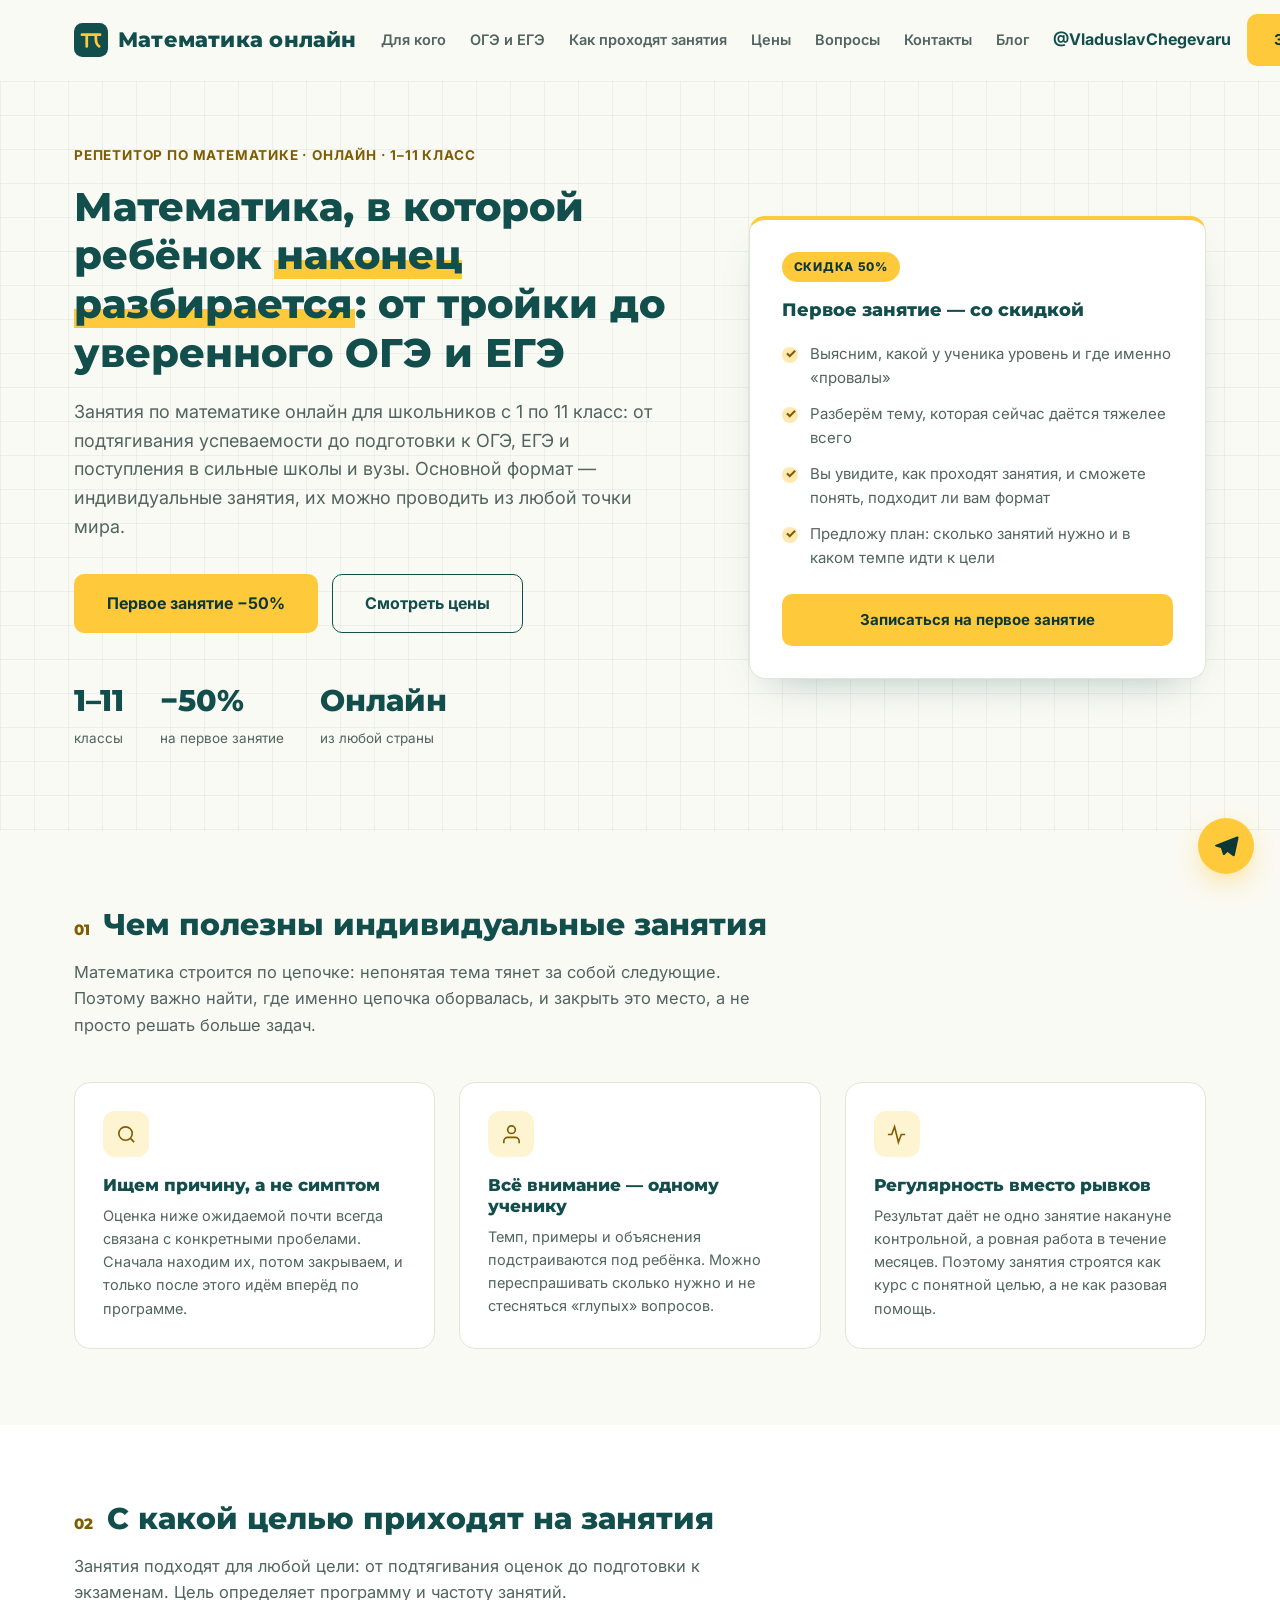
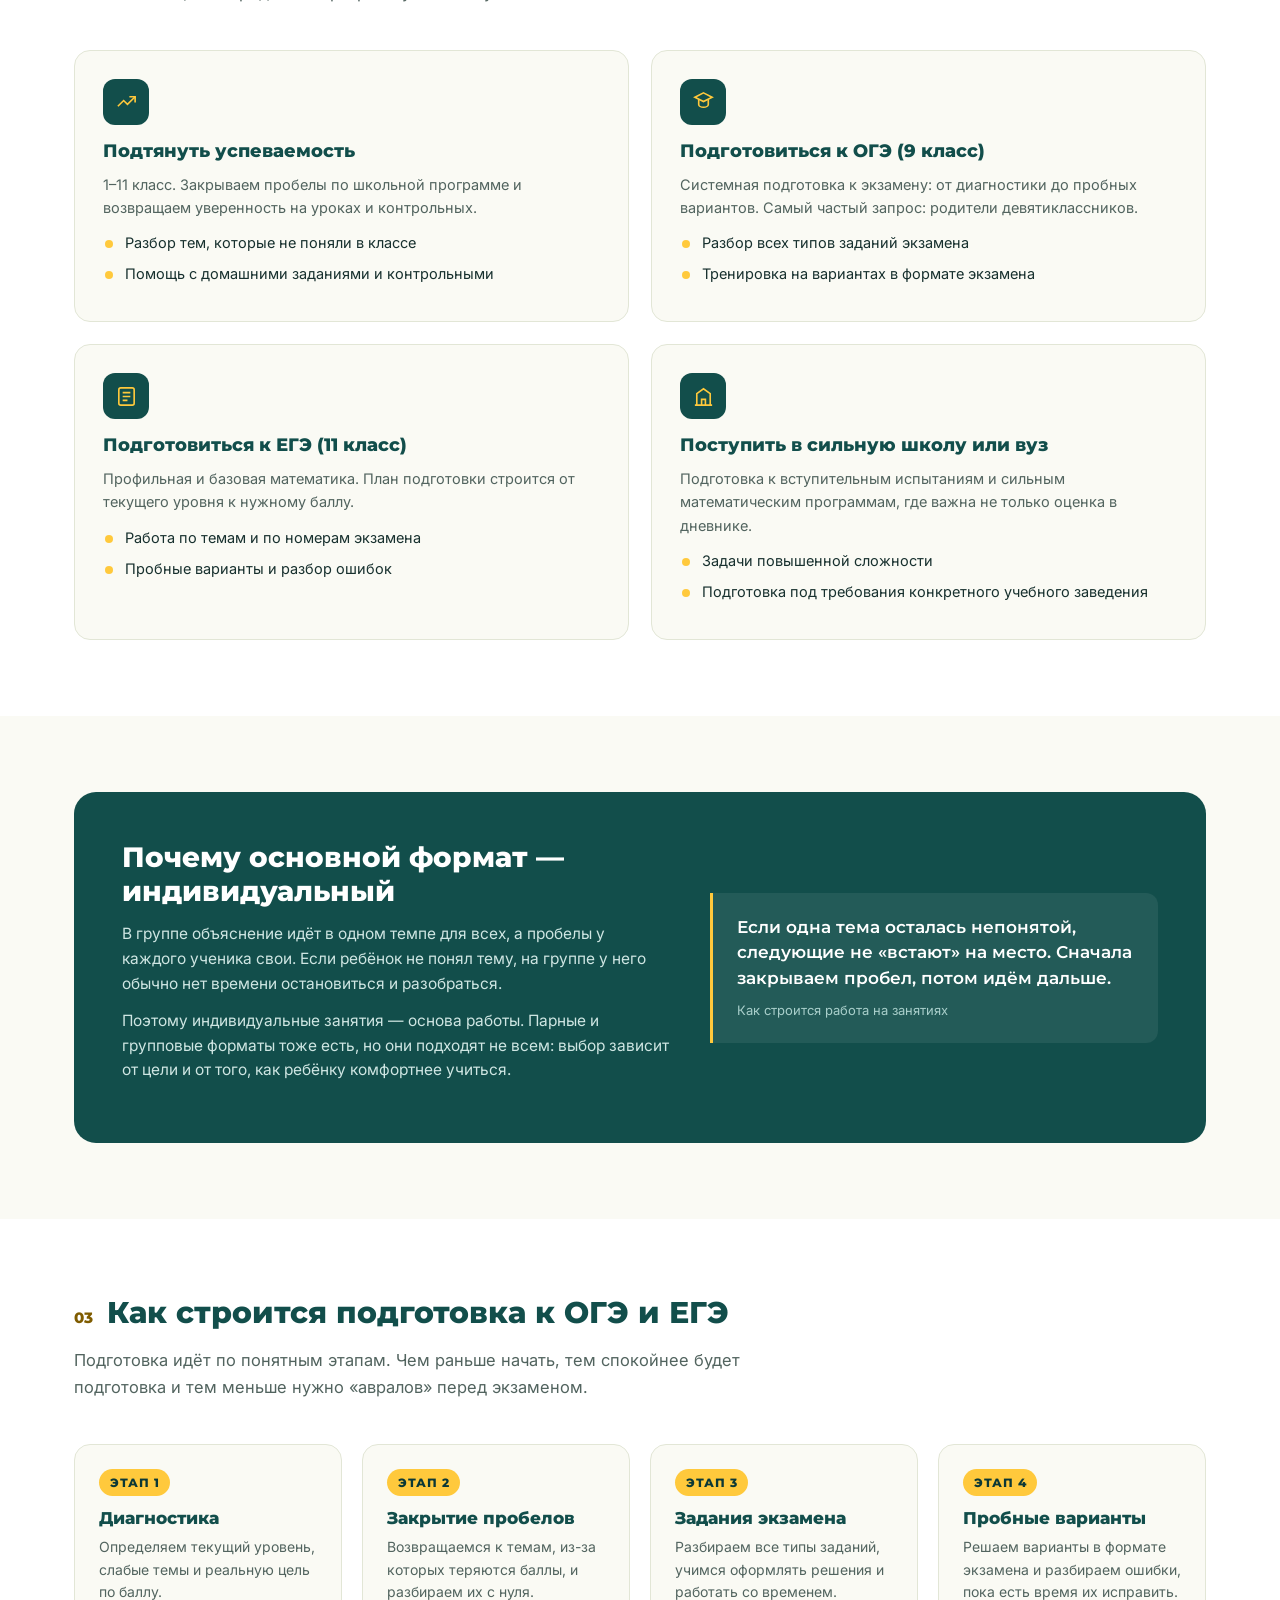
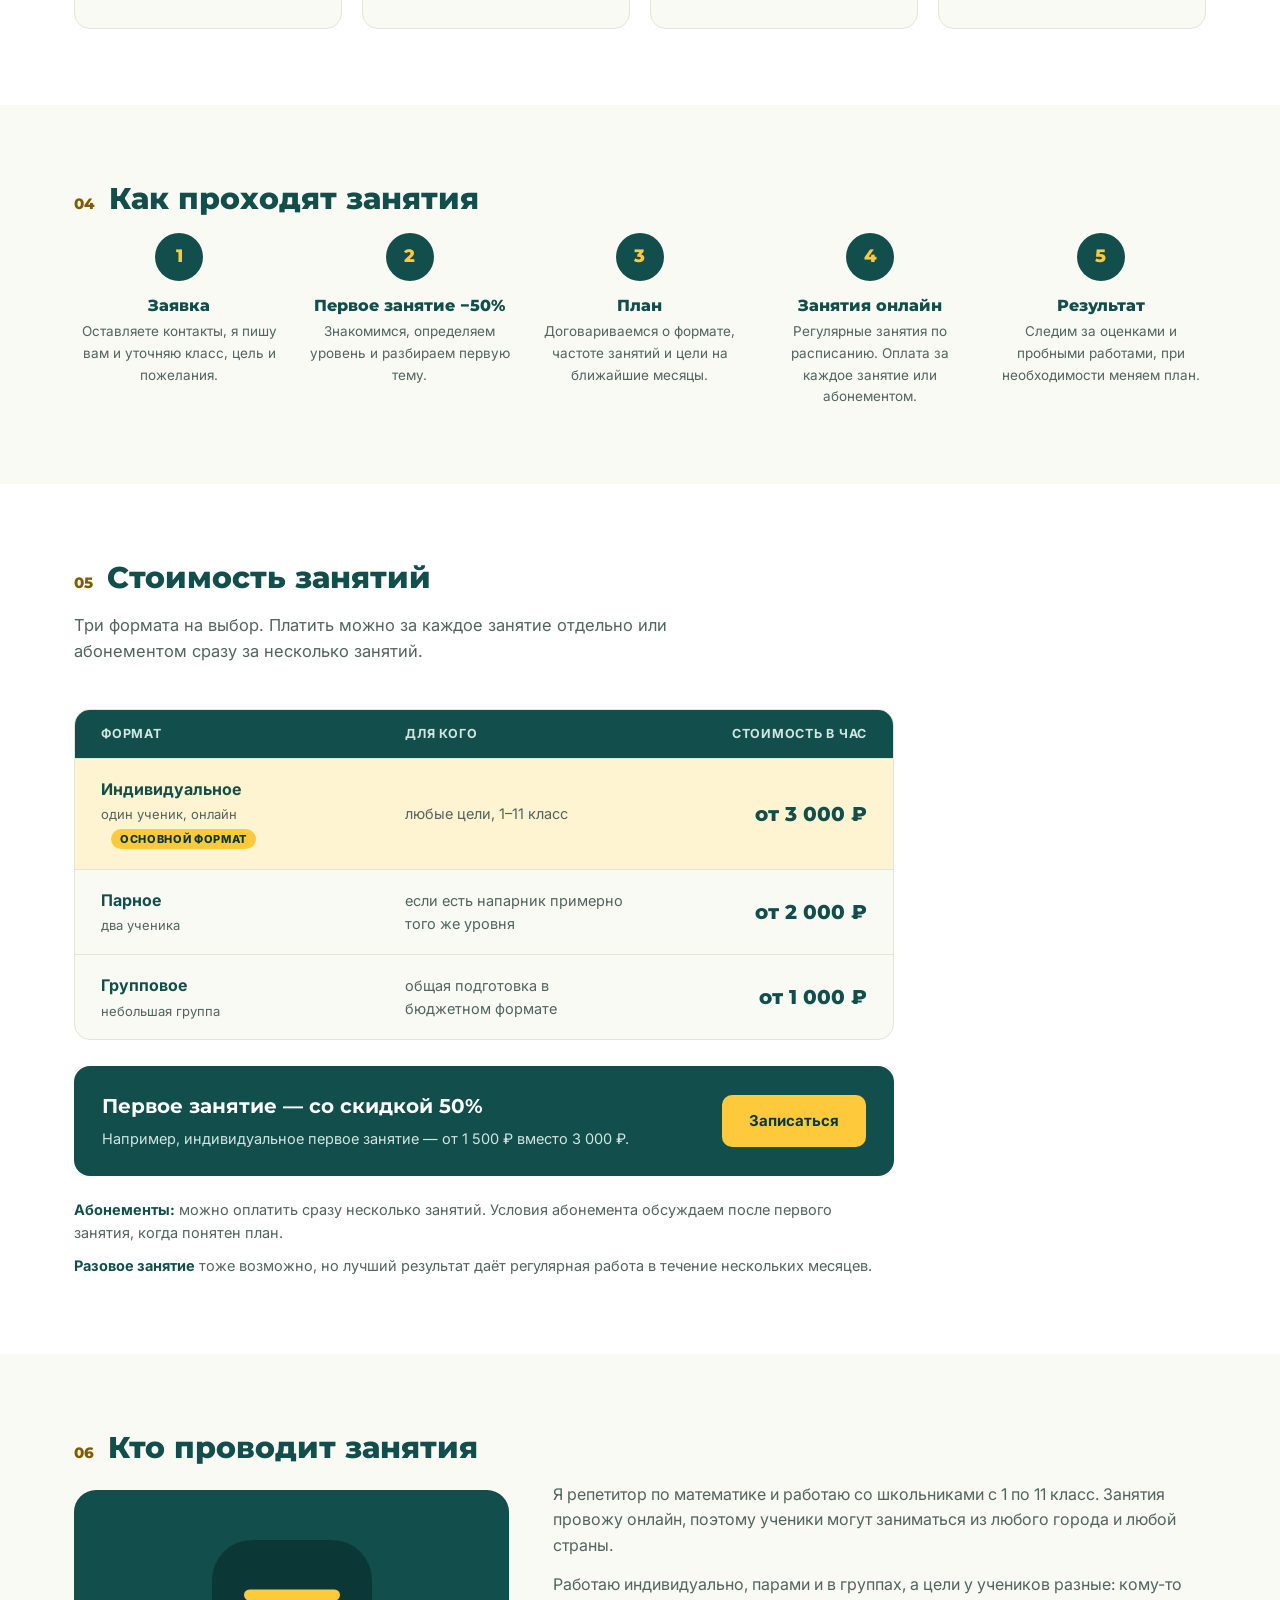
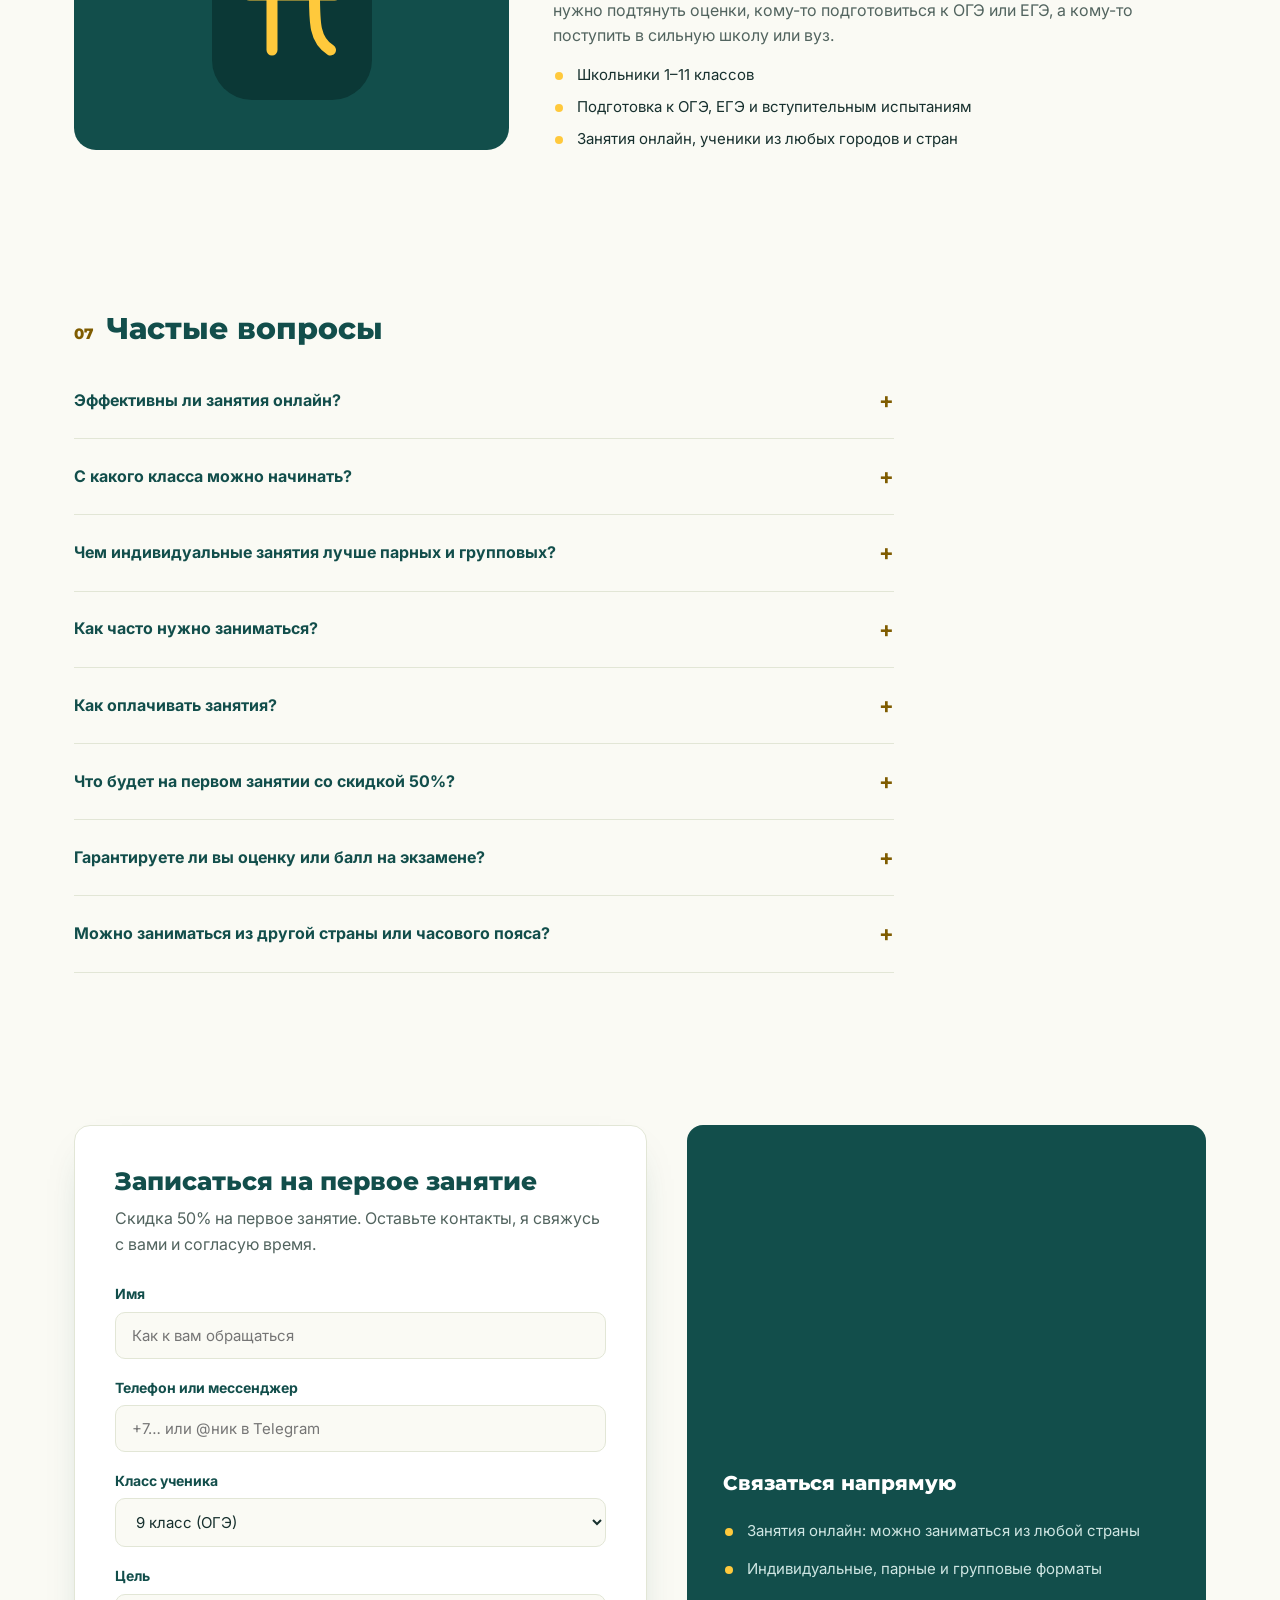
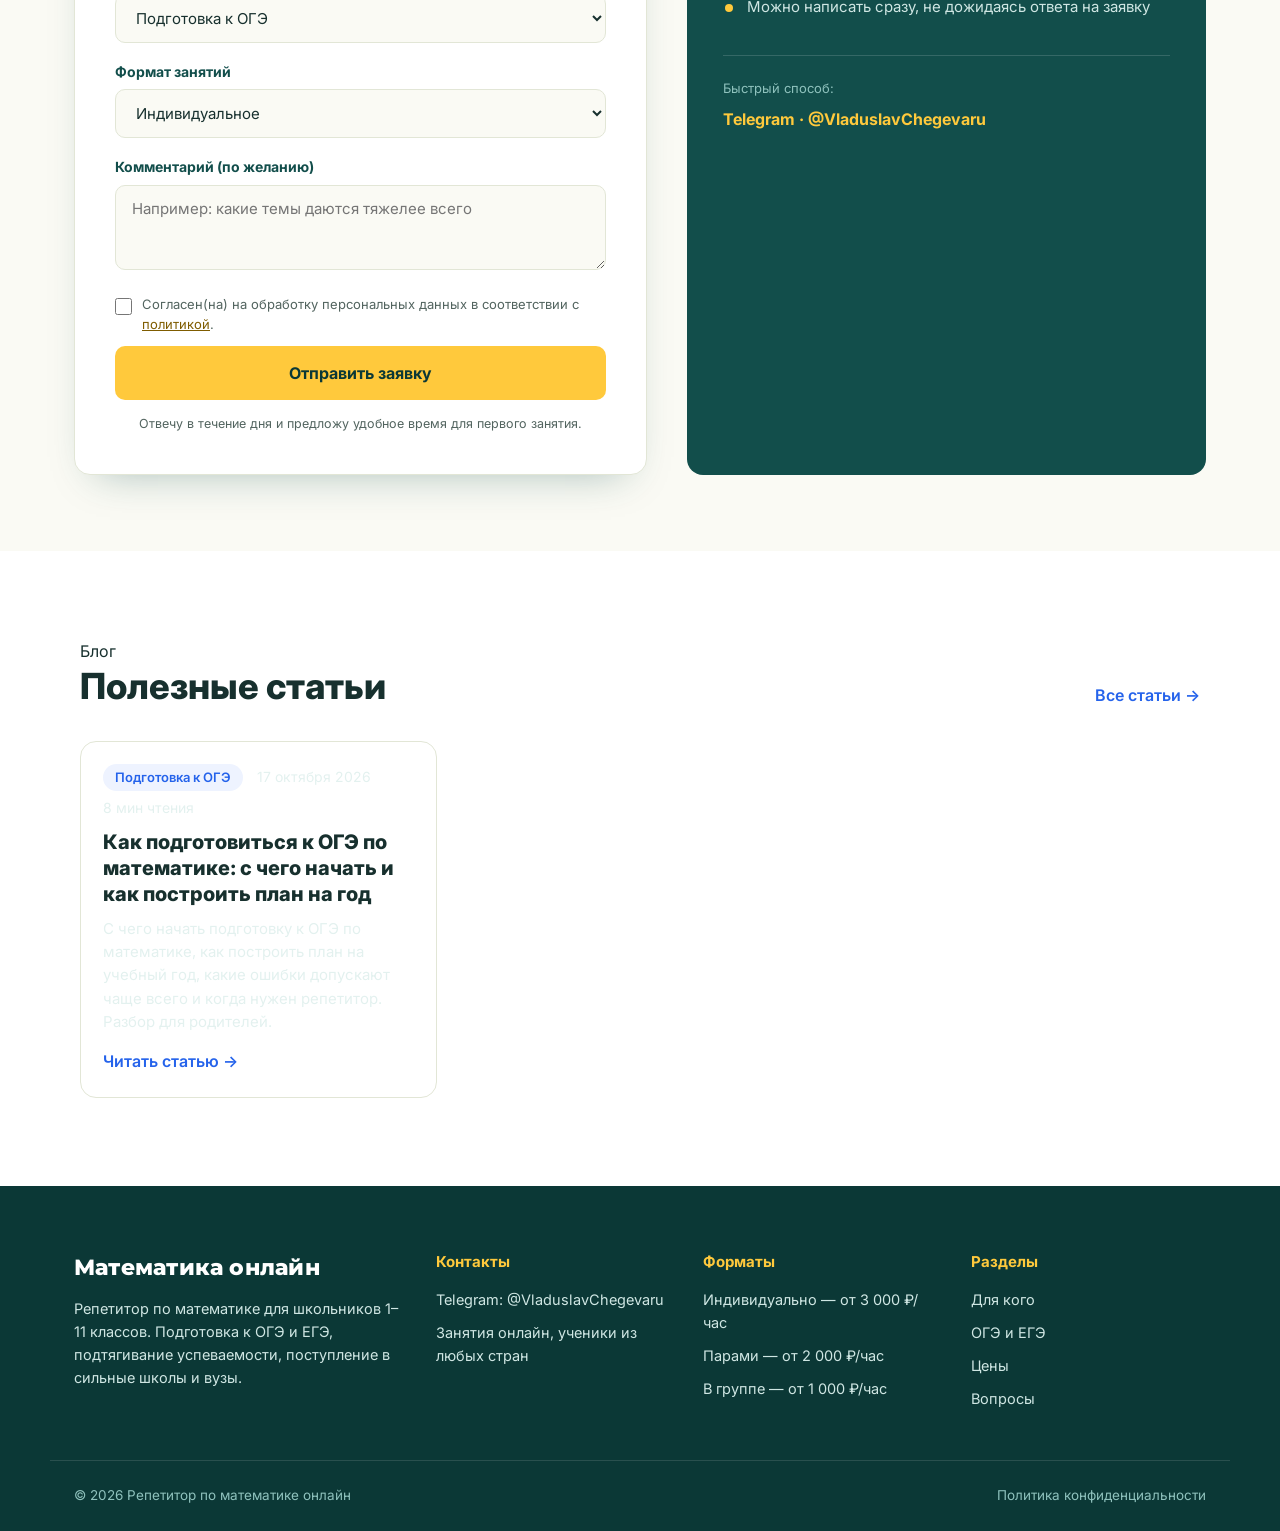
==== commit c3059773: "blog: автообновление" ====
--- a/index.html
+++ b/index.html
@@ -9,6 +9,8 @@
 <link rel="preconnect" href="https://fonts.gstatic.com" crossorigin>
 <link href="https://fonts.googleapis.com/css2?family=Montserrat:wght@600;700;800&family=Inter:wght@400;500;600;700&display=swap" rel="stylesheet">
 <link rel="stylesheet" href="styles.css">
+<link rel="stylesheet" href="blog/blog.css">
+<link rel="alternate" type="application/rss+xml" title="Блог" href="feed.xml">
 </head>
 <body>
 
@@ -25,7 +27,7 @@
       <a href="#prices">Цены</a>
       <a href="#faq">Вопросы</a>
       <a href="#contacts">Контакты</a>
-    </nav>
+    <!-- BLOGNAV:START --><a href="blog/">Блог</a><!-- BLOGNAV:END --></nav>
     <div class="header__actions">
       <a href="https://t.me/VladuslavChegevaru" target="_blank" rel="noopener" class="header__phone">@VladuslavChegevaru</a>
       <a href="#contact" class="btn btn--accent">Записаться</a>
@@ -397,7 +399,22 @@
     </div>
   </section>
 
-<!-- BLOG:START --><!-- BLOG:END -->
+<!-- BLOG:START -->
+<section class="b-home" id="blog">
+  <div class="container">
+    <div class="b-home__head"><div><p class="section-tag">Блог</p><h2>Полезные статьи</h2></div><a class="b-more" href="blog/">Все статьи</a></div>
+    <div class="b-grid"><article class="b-card">
+  
+  <div class="b-card__body">
+    <div class="b-meta"><span class="b-chip">Подготовка к ОГЭ</span><time datetime="2026-10-17">17 октября 2026</time><span>8 мин чтения</span></div>
+    <h3><a href="blog/kak-podgotovitsya-k-oge-po-matematike/">Как подготовиться к ОГЭ по математике: с чего начать и как построить план на год</a></h3>
+    <p>С чего начать подготовку к ОГЭ по математике, как построить план на учебный год, какие ошибки допускают чаще всего и когда нужен репетитор. Разбор для родителей.</p>
+    <a class="b-more" href="blog/kak-podgotovitsya-k-oge-po-matematike/">Читать статью</a>
+  </div>
+</article></div>
+  </div>
+</section>
+<!-- BLOG:END -->
 </main>
 
 <!-- КОНТАКТЫ / FOOTER -->
--- a/blog/blog.css
+++ b/blog/blog.css
@@ -0,0 +1,94 @@
+/* Стили блога. Цвета берутся из палитры сайта: install.mjs прописывает --b-* в blog.config.json (theme). */
+:root { --b-bg: #fff; --b-surface: #fff; --b-ink: #18181b; --b-text: #2b2b30; --b-soft: #6b6b73; --b-line: #e5e5e5; --b-accent: #2563eb; --b-accent-soft: #eef3ff; --b-radius: 16px; }
+.blog { padding: 112px 0 72px; background: var(--b-bg); color: var(--b-text); }
+.blog > section, .blog > article { width: 100%; max-width: 1160px; margin: 0 auto; padding: 0 20px; }
+.b-crumbs { display: flex; gap: 8px; flex-wrap: wrap; font-size: 14px; color: var(--b-soft); margin-bottom: 22px; }
+.b-crumbs a { color: var(--b-soft); text-decoration: none; }
+.b-crumbs a:hover { color: var(--b-accent); }
+.b-meta { display: flex; flex-wrap: wrap; align-items: center; gap: 6px 14px; font-size: 14px; color: var(--b-soft); }
+.b-chip { display: inline-block; padding: 3px 12px; border-radius: 999px; background: var(--b-accent-soft); color: var(--b-accent); font-weight: 600; font-size: 13px; }
+.b-head h1 { font-family: var(--ff-head, inherit); color: var(--b-ink); font-size: clamp(28px, 4.4vw, 46px); line-height: 1.15; margin: 14px 0 16px; letter-spacing: -0.01em; }
+.b-lead { font-size: 19px; line-height: 1.55; color: var(--b-soft); max-width: 720px; }
+.b-author { margin-top: 14px; font-size: 14px; color: var(--b-soft); }
+
+/* Статья */
+.b-article { max-width: 780px !important; }
+.b-cover { margin: 28px 0 8px; border-radius: var(--b-radius); overflow: hidden; }
+.b-cover img { display: block; width: 100%; height: auto; }
+.b-toc { margin: 28px 0; padding: 20px 24px; border: 1px solid var(--b-line); border-radius: var(--b-radius); background: var(--b-surface); }
+.b-toc ol { list-style: none; margin: 10px 0 0; padding: 0; }
+.b-toc li + li { margin-top: 6px; }
+.b-toc a { color: var(--b-text); text-decoration: none; }
+.b-toc a:hover { color: var(--b-accent); }
+.b-content { font-size: 18px; line-height: 1.75; margin-top: 28px; }
+.b-content h2 { font-family: var(--ff-head, inherit); color: var(--b-ink); font-size: clamp(24px, 3vw, 31px); line-height: 1.25; margin: 2em 0 .6em; scroll-margin-top: 100px; }
+.b-content h3 { font-family: var(--ff-head, inherit); color: var(--b-ink); font-size: 22px; margin: 1.6em 0 .5em; scroll-margin-top: 100px; }
+.b-content p { margin: 0 0 1.1em; }
+.b-content ul, .b-content ol { margin: 0 0 1.2em; padding-left: 1.4em; }
+.b-content ul { list-style: disc; }
+.b-content ol { list-style: decimal; }
+.b-content li + li { margin-top: 8px; }
+.b-content li::marker { color: var(--b-accent); }
+.b-content a { color: var(--b-accent); text-decoration: underline; text-underline-offset: 3px; }
+.b-content img { max-width: 100%; height: auto; border-radius: 12px; margin: 8px 0; }
+.b-content hr { border: 0; border-top: 1px solid var(--b-line); margin: 2em 0; }
+.b-content blockquote { margin: 1.4em 0; padding: 16px 22px; border-left: 4px solid var(--b-accent); background: var(--b-accent-soft); border-radius: 0 12px 12px 0; }
+.b-content blockquote p:last-child { margin-bottom: 0; }
+.b-content code { background: var(--b-accent-soft); padding: 2px 6px; border-radius: 6px; font-size: .92em; }
+.b-content pre { overflow-x: auto; padding: 16px; border-radius: 12px; background: var(--b-accent-soft); margin: 0 0 1.2em; }
+.b-table { overflow-x: auto; margin: 1.4em 0; border: 1px solid var(--b-line); border-radius: 12px; }
+.b-table table { width: 100%; border-collapse: collapse; font-size: 16px; line-height: 1.5; }
+.b-table th, .b-table td { padding: 12px 16px; text-align: left; border-bottom: 1px solid var(--b-line); vertical-align: top; }
+.b-table th { background: var(--b-accent-soft); color: var(--b-ink); font-weight: 600; white-space: nowrap; }
+.b-table tr:last-child td { border-bottom: 0; }
+
+.b-faq { margin-top: 44px; }
+.b-faq h2 { font-family: var(--ff-head, inherit); color: var(--b-ink); font-size: 28px; margin-bottom: 16px; }
+.b-faq details { border: 1px solid var(--b-line); border-radius: 12px; background: var(--b-surface); margin-bottom: 10px; padding: 0 20px; }
+.b-faq summary { cursor: pointer; padding: 16px 0; font-weight: 600; color: var(--b-ink); list-style: none; display: flex; justify-content: space-between; gap: 16px; }
+.b-faq summary::-webkit-details-marker { display: none; }
+.b-faq summary::after { content: '+'; color: var(--b-accent); font-size: 22px; line-height: 1; }
+.b-faq details[open] summary::after { content: '−'; }
+.b-faq details p { padding: 0 0 18px; color: var(--b-text); line-height: 1.65; }
+.b-disclaimer { margin-top: 32px; font-size: 14px; line-height: 1.55; color: var(--b-soft); padding-top: 16px; border-top: 1px solid var(--b-line); }
+.b-cta { margin-top: 40px; padding: 32px; border-radius: var(--b-radius); background: var(--b-accent-soft); border: 1px solid var(--b-line); text-align: left; }
+.b-cta h2 { font-family: var(--ff-head, inherit); color: var(--b-ink); font-size: 26px; margin-bottom: 8px; }
+.b-cta p { margin-bottom: 18px; color: var(--b-text); max-width: 560px; }
+.b-cta__btn { display: inline-flex; }
+.b-preview { margin: 0 0 22px; padding: 12px 16px; border-radius: 12px; background: #fff4d6; color: #6b4e00; font-size: 14px; border: 1px solid #f0d98a; }
+
+/* Карточки */
+.b-grid { display: grid; grid-template-columns: repeat(3, 1fr); gap: 24px; margin-top: 32px; }
+.b-card { display: flex; flex-direction: column; background: var(--b-surface); border: 1px solid var(--b-line); border-radius: var(--b-radius); overflow: hidden; transition: transform .2s, box-shadow .2s; }
+.b-card:hover { transform: translateY(-3px); box-shadow: 0 16px 36px rgba(20, 20, 30, .09); }
+.b-card__img { display: block; aspect-ratio: 16 / 10; overflow: hidden; background: var(--b-accent-soft); }
+.b-card__img img { width: 100%; height: 100%; object-fit: cover; display: block; }
+.b-card__body { display: flex; flex-direction: column; gap: 10px; padding: 22px; flex: 1; }
+.b-card h3 { font-family: var(--ff-head, inherit); font-size: 20px; line-height: 1.3; margin: 0; }
+.b-card h3 a { color: var(--b-ink); text-decoration: none; }
+.b-card h3 a:hover { color: var(--b-accent); }
+.b-card p { color: var(--b-soft); font-size: 15px; line-height: 1.55; margin: 0; }
+.b-more { margin-top: auto; padding-top: 6px; color: var(--b-accent); font-weight: 600; text-decoration: none; }
+.b-more::after { content: ' →'; }
+.b-related { margin-top: 72px !important; }
+.b-related h2, .b-home h2 { font-family: var(--ff-head, inherit); color: var(--b-ink); font-size: clamp(26px, 3.4vw, 36px); }
+.b-empty { margin-top: 32px; color: var(--b-soft); }
+
+/* Блок на главной */
+.b-home { padding: 88px 0; background: var(--b-bg); }
+.b-home .container { max-width: 1160px; margin: 0 auto; padding: 0 20px; }
+.b-home__head { display: flex; justify-content: space-between; align-items: flex-end; gap: 16px; flex-wrap: wrap; }
+.b-home .b-more { margin-top: 0; }
+
+@media (max-width: 960px) { .b-grid { grid-template-columns: repeat(2, 1fr); } }
+@media (max-width: 640px) {
+  .blog { padding: 92px 0 48px; }
+  .b-grid { grid-template-columns: 1fr; gap: 18px; }
+  .b-content { font-size: 17px; }
+  .b-lead { font-size: 17px; }
+  .b-cta { padding: 24px 20px; }
+  .b-home { padding: 56px 0; }
+}
+
+/* тема сайта */
+:root{--b-ink:var(--ink);--b-soft:var(--navy-soft);--b-line:var(--line)}
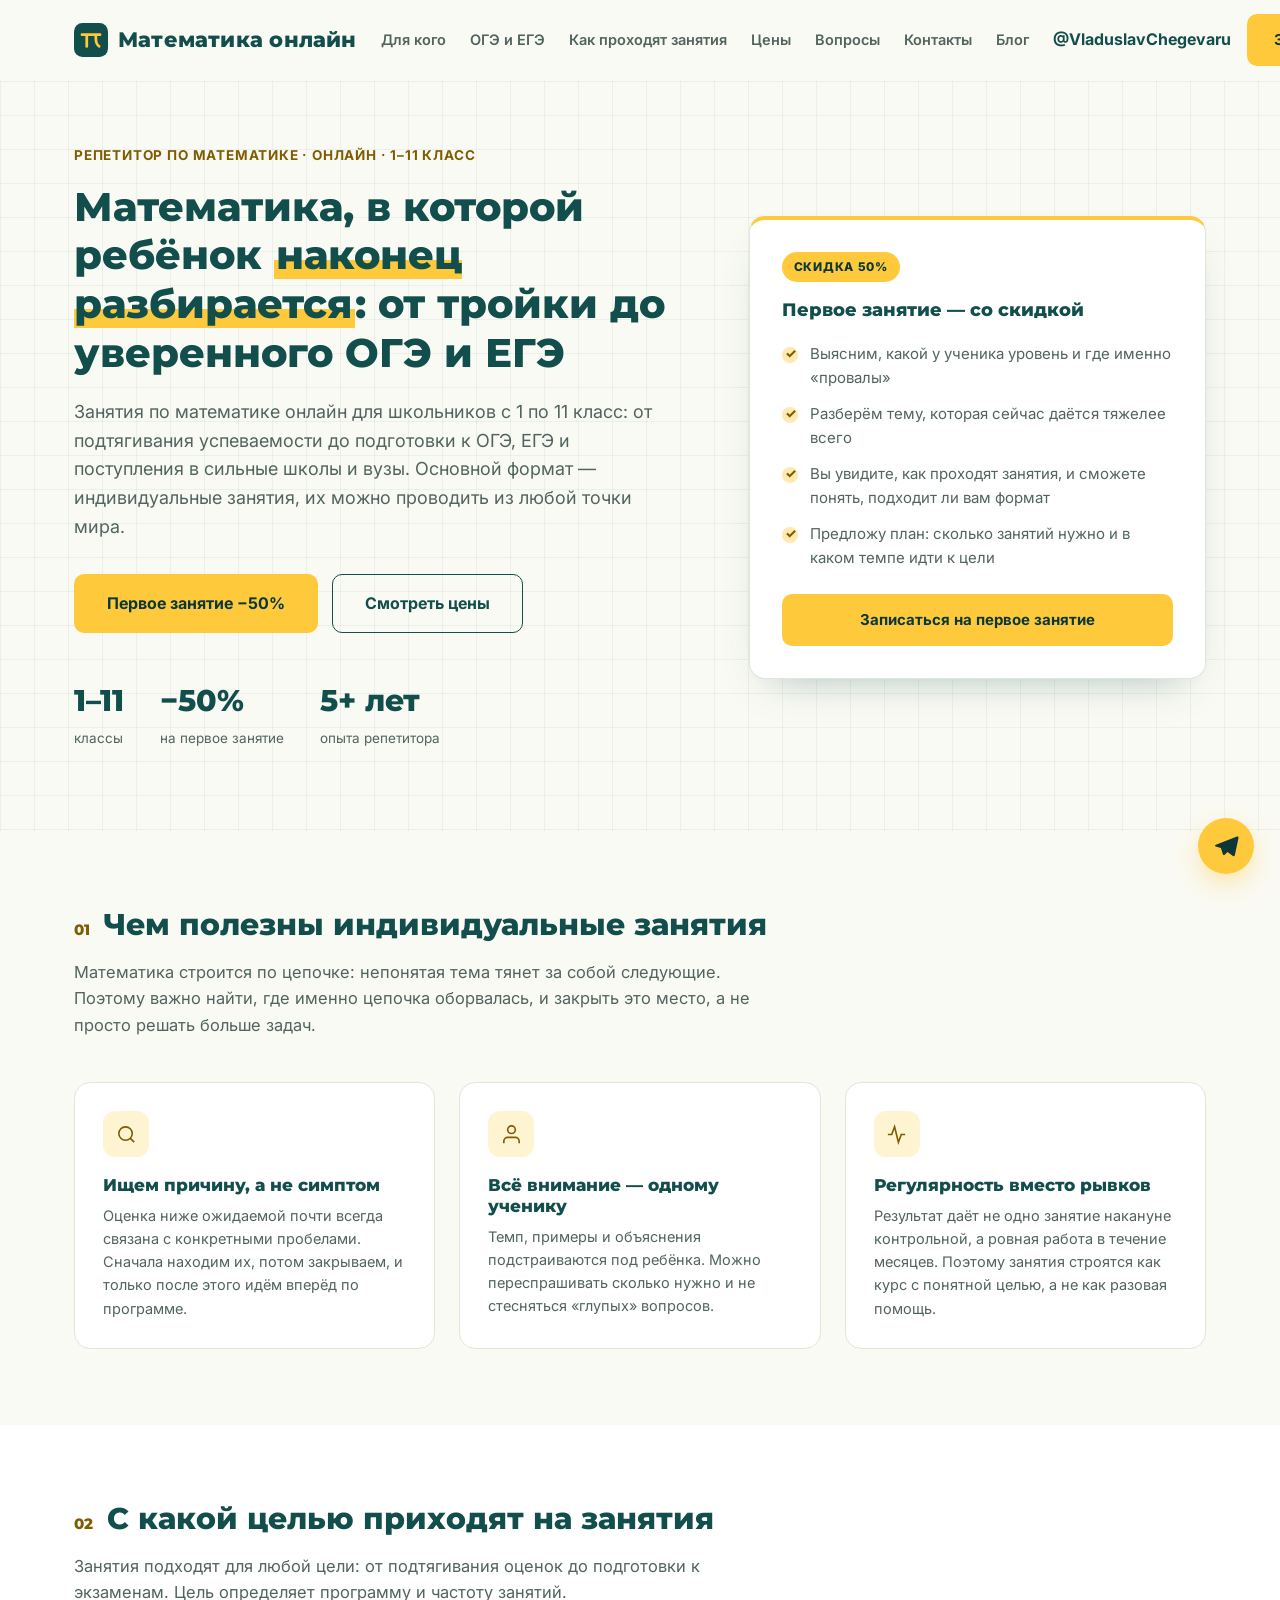
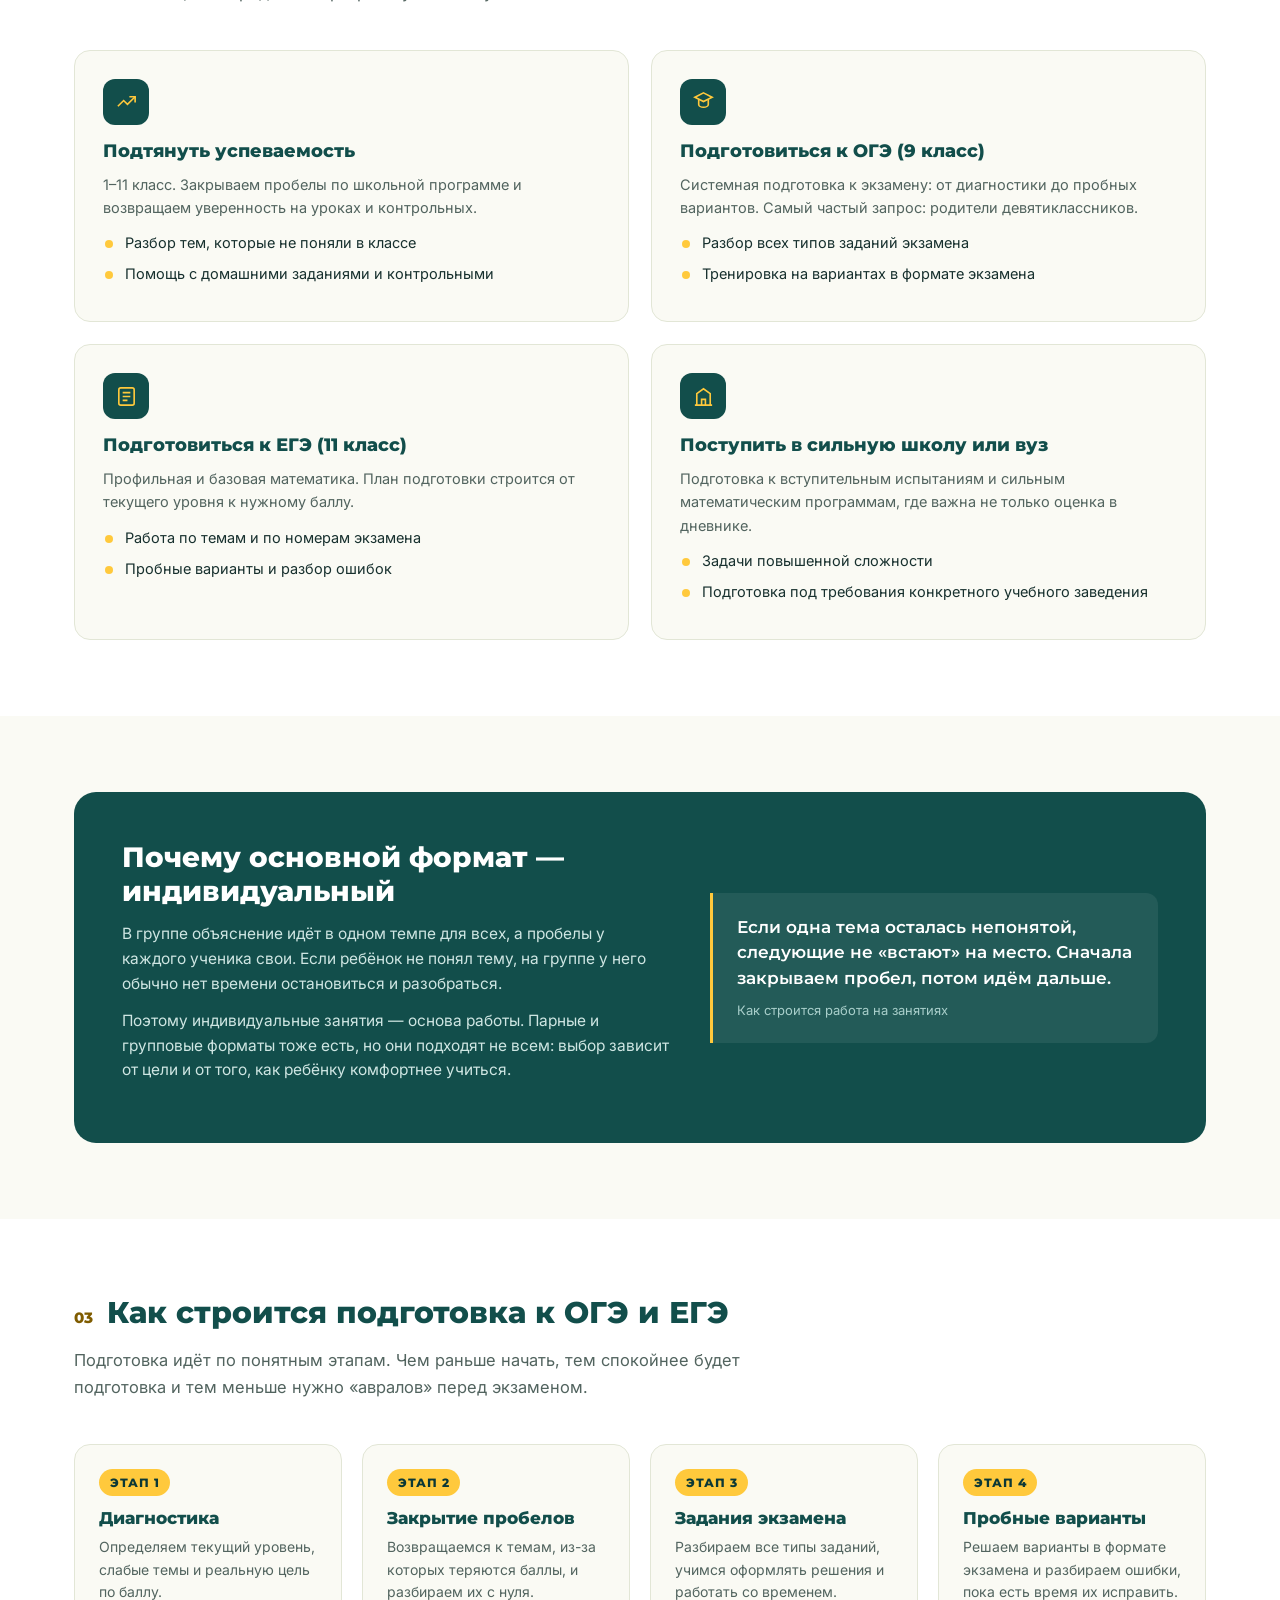
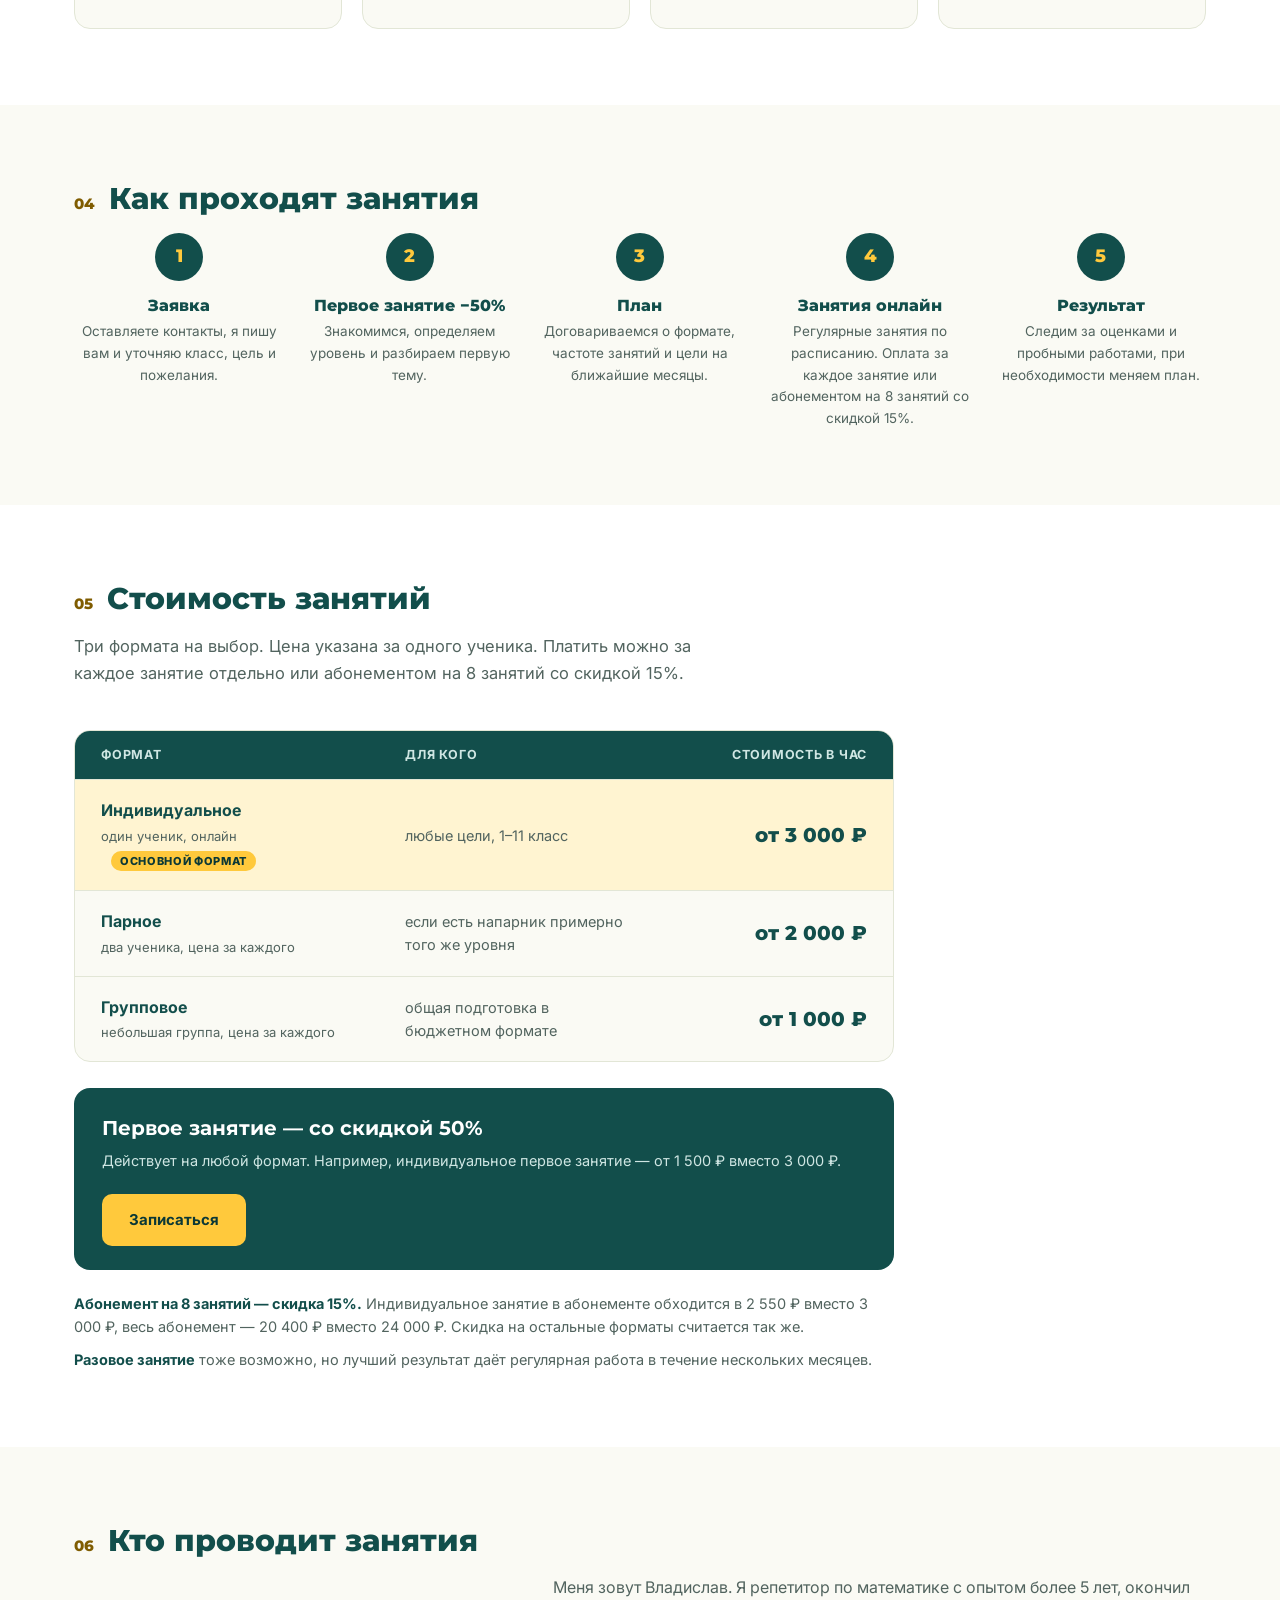
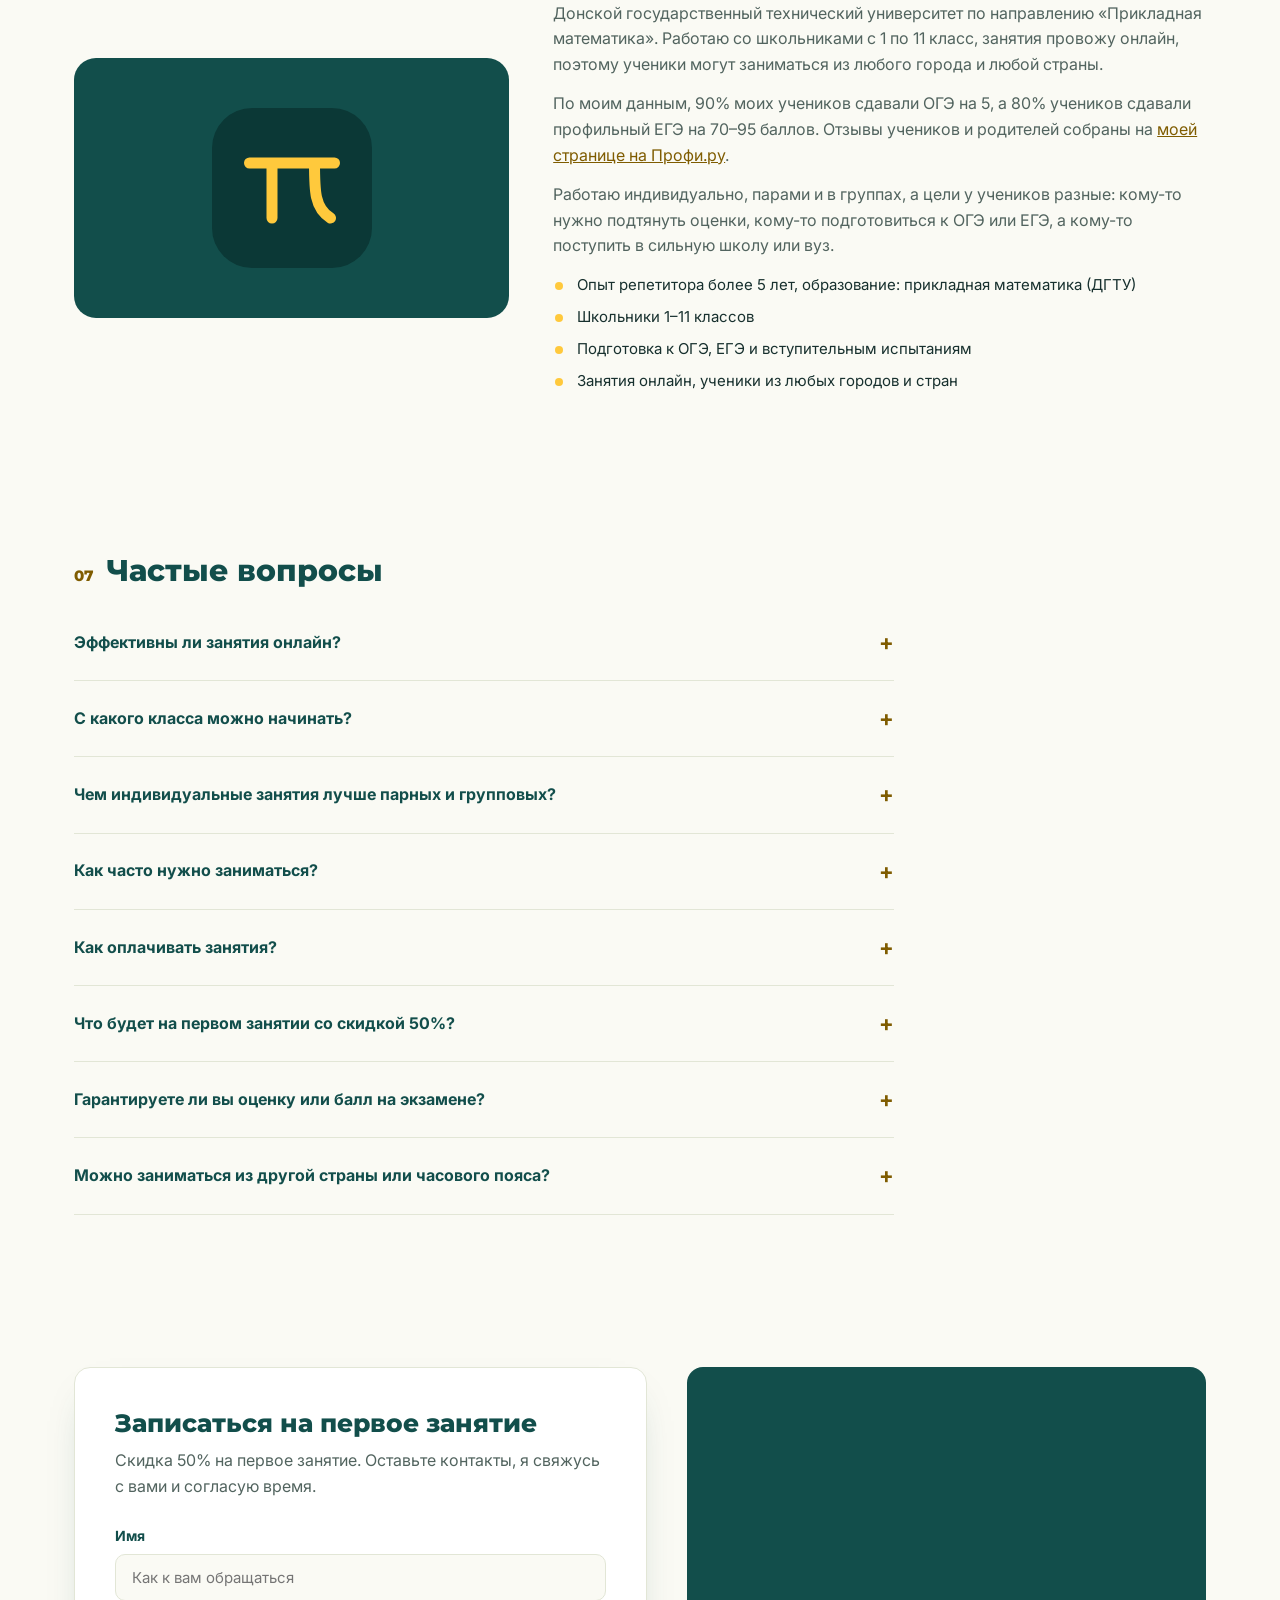
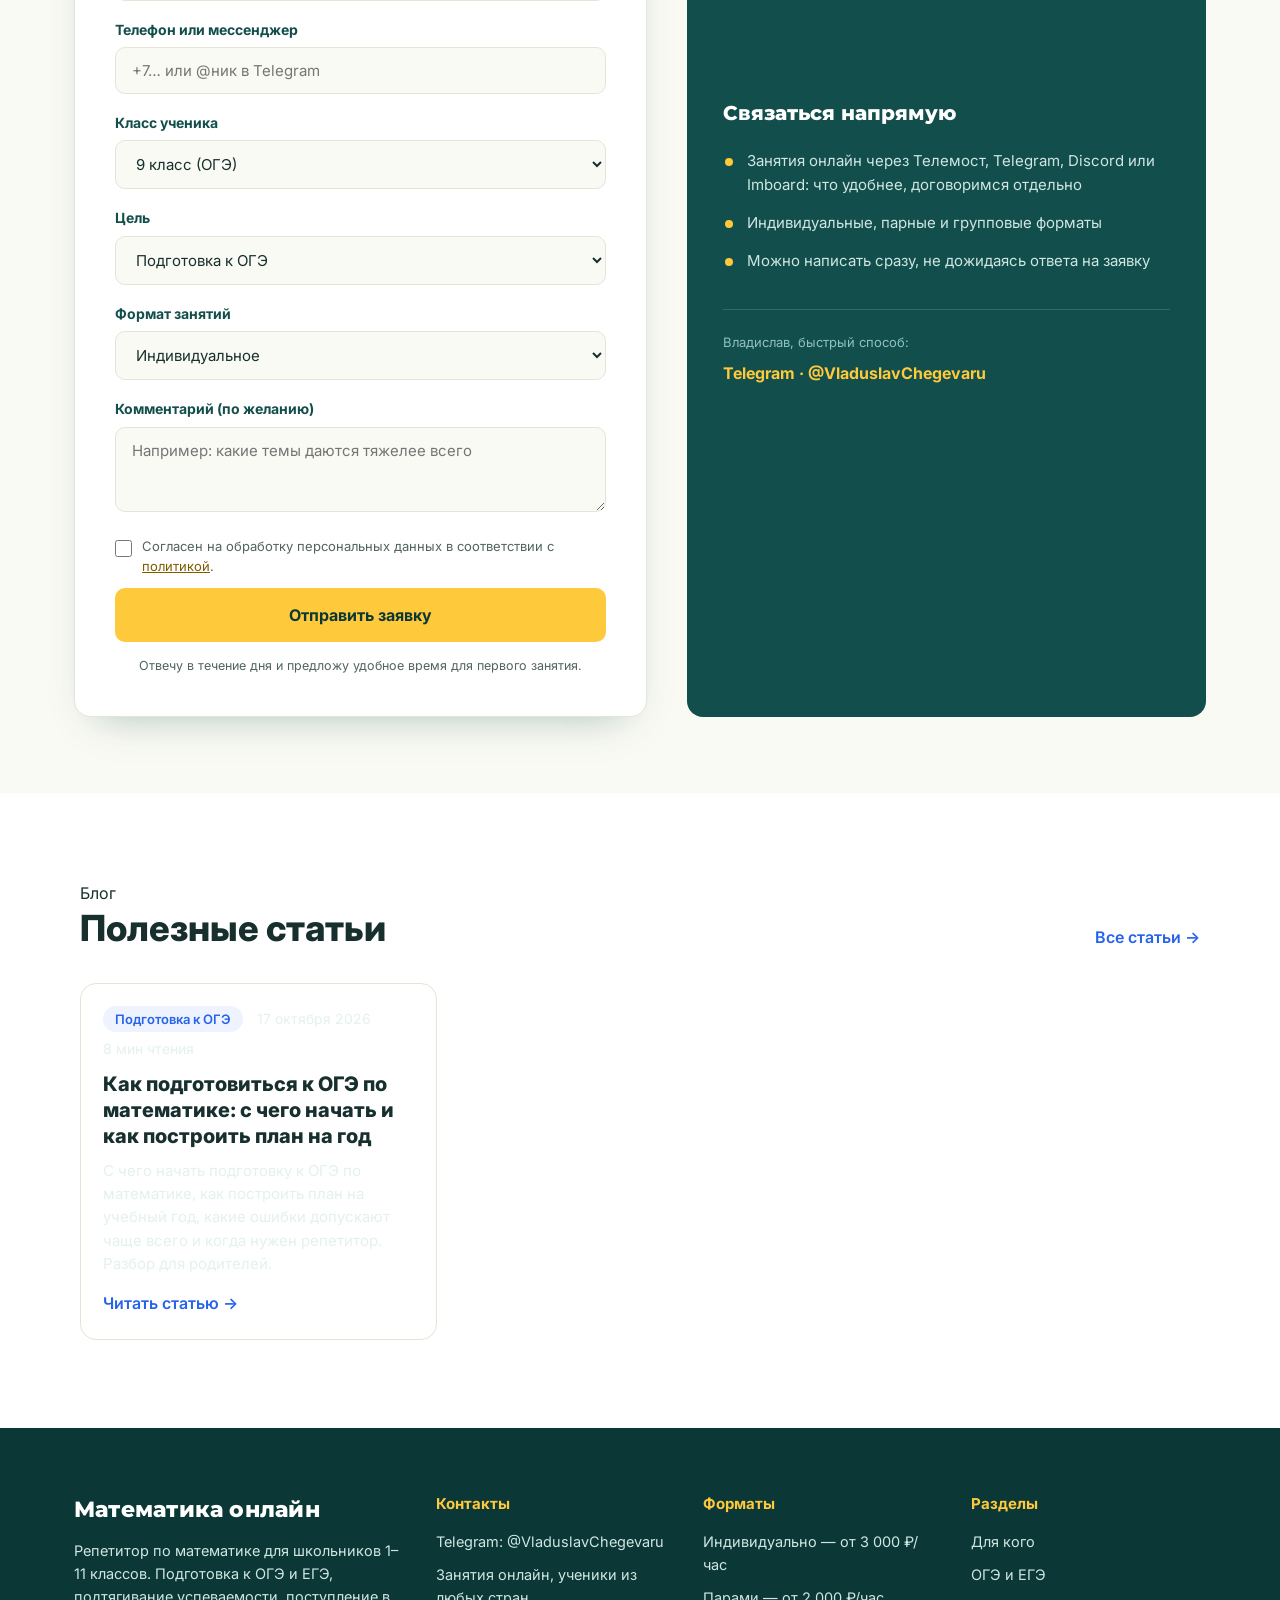
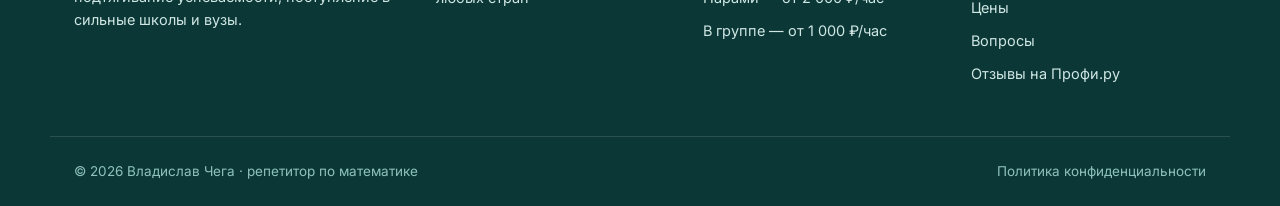
==== commit 3f99f6b5: "Правки клиента: имя, абонемент -15%, опыт, реквизиты" ====
--- a/index.html
+++ b/index.html
@@ -52,7 +52,7 @@
         <div class="hero__stats">
           <div class="stat"><span class="stat__num">1–11</span><span class="stat__label">классы</span></div>
           <div class="stat"><span class="stat__num">−50%</span><span class="stat__label">на первое занятие</span></div>
-          <div class="stat"><span class="stat__num">Онлайн</span><span class="stat__label">из любой страны</span></div>
+          <div class="stat"><span class="stat__num">5+ лет</span><span class="stat__label">опыта репетитора</span></div>
         </div>
       </div>
       <div class="hero__card">
@@ -222,7 +222,7 @@
         <div class="step">
           <span class="step__num">4</span>
           <h3>Занятия онлайн</h3>
-          <p>Регулярные занятия по расписанию. Оплата за каждое занятие или абонементом.</p>
+          <p>Регулярные занятия по расписанию. Оплата за каждое занятие или абонементом на 8 занятий со скидкой 15%.</p>
         </div>
         <div class="step">
           <span class="step__num">5</span>
@@ -240,22 +240,22 @@
         <span class="section-head__num">05</span>
         <span class="section-head__title">Стоимость занятий</span>
       </div>
-      <p class="section-lead">Три формата на выбор. Платить можно за каждое занятие отдельно или абонементом сразу за несколько занятий.</p>
+      <p class="section-lead">Три формата на выбор. Цена указана за одного ученика. Платить можно за каждое занятие отдельно или абонементом на 8 занятий со скидкой 15%.</p>
       <div class="prices__table">
         <div class="price-row price-row--head"><span>Формат</span><span>Для кого</span><span style="text-align:right">Стоимость в час</span></div>
         <div class="price-row price-row--hit"><div class="price-row__name">Индивидуальное<small>один ученик, онлайн</small></div><div class="price-row__each">любые цели, 1–11 класс</div><div class="price-row__sum">от 3 000 ₽</div></div>
-        <div class="price-row"><div class="price-row__name">Парное<small>два ученика</small></div><div class="price-row__each">если есть напарник примерно того же уровня</div><div class="price-row__sum">от 2 000 ₽</div></div>
-        <div class="price-row"><div class="price-row__name">Групповое<small>небольшая группа</small></div><div class="price-row__each">общая подготовка в бюджетном формате</div><div class="price-row__sum">от 1 000 ₽</div></div>
+        <div class="price-row"><div class="price-row__name">Парное<small>два ученика, цена за каждого</small></div><div class="price-row__each">если есть напарник примерно того же уровня</div><div class="price-row__sum">от 2 000 ₽</div></div>
+        <div class="price-row"><div class="price-row__name">Групповое<small>небольшая группа, цена за каждого</small></div><div class="price-row__each">общая подготовка в бюджетном формате</div><div class="price-row__sum">от 1 000 ₽</div></div>
       </div>
       <div class="promo">
         <div>
           <b>Первое занятие — со скидкой 50%</b>
-          <span>Например, индивидуальное первое занятие — от 1 500 ₽ вместо 3 000 ₽.</span>
+          <span>Действует на любой формат. Например, индивидуальное первое занятие — от 1 500 ₽ вместо 3 000 ₽.</span>
         </div>
         <a href="#contact" class="btn btn--accent">Записаться</a>
       </div>
       <div class="prices__notes">
-        <p><b>Абонементы:</b> можно оплатить сразу несколько занятий. Условия абонемента обсуждаем после первого занятия, когда понятен план.</p>
+        <p><b>Абонемент на 8 занятий — скидка 15%.</b> Индивидуальное занятие в абонементе обходится в 2 550 ₽ вместо 3 000 ₽, весь абонемент — 20 400 ₽ вместо 24 000 ₽. Скидка на остальные форматы считается так же.</p>
         <p><b>Разовое занятие</b> тоже возможно, но лучший результат даёт регулярная работа в течение нескольких месяцев.</p>
       </div>
     </div>
@@ -273,10 +273,10 @@
           <svg viewBox="0 0 32 32" fill="none"><rect width="32" height="32" rx="8" fill="#0B3836"/><path d="M7.5 11h17M12 11v11M20.5 11c0 5.5 0 9 3.2 11" stroke="#FFC93C" stroke-width="2.2" stroke-linecap="round" stroke-linejoin="round"/></svg>
         </div>
         <div class="about__text">
-          <p>Я репетитор по математике и работаю со школьниками с 1 по 11 класс. Занятия провожу онлайн, поэтому ученики могут заниматься из любого города и любой страны.</p>
+          <p>Меня зовут Владислав. Я репетитор по математике с опытом более 5 лет, окончил Донской государственный технический университет по направлению «Прикладная математика». Работаю со школьниками с 1 по 11 класс, занятия провожу онлайн, поэтому ученики могут заниматься из любого города и любой страны.</p><p>По моим данным, 90% моих учеников сдавали ОГЭ на 5, а 80% учеников сдавали профильный ЕГЭ на 70–95 баллов. Отзывы учеников и родителей собраны на <a href="https://profi.ru/profile/ChegaVI/reviews/" target="_blank" rel="noopener" style="color:var(--gold-dark);text-decoration:underline">моей странице на Профи.ру</a>.</p>
           <p>Работаю индивидуально, парами и в группах, а цели у учеников разные: кому-то нужно подтянуть оценки, кому-то подготовиться к ОГЭ или ЕГЭ, а кому-то поступить в сильную школу или вуз.</p>
           <ul class="about__list">
-            <li>Школьники 1–11 классов</li>
+            <li>Опыт репетитора более 5 лет, образование: прикладная математика (ДГТУ)</li><li>Школьники 1–11 классов</li>
             <li>Подготовка к ОГЭ, ЕГЭ и вступительным испытаниям</li>
             <li>Занятия онлайн, ученики из любых городов и стран</li>
           </ul>
@@ -311,7 +311,7 @@
         </details>
         <details class="faq__item">
           <summary>Как оплачивать занятия?</summary>
-          <p>Можно платить за каждое занятие отдельно или взять абонемент и оплатить сразу несколько занятий. Условия абонемента обсуждаем индивидуально.</p>
+          <p>Можно платить за каждое занятие отдельно или взять абонемент на 8 занятий со скидкой 15%: индивидуальное занятие в нём стоит 2 550 ₽ вместо 3 000 ₽.</p>
         </details>
         <details class="faq__item">
           <summary>Что будет на первом занятии со скидкой 50%?</summary>
@@ -319,7 +319,7 @@
         </details>
         <details class="faq__item">
           <summary>Гарантируете ли вы оценку или балл на экзамене?</summary>
-          <p>Нет. Результат зависит от стартового уровня, регулярности занятий и работы ученика между ними. Я гарантирую другое: понятный план, внимательное отношение и честную обратную связь о том, как идёт подготовка.</p>
+          <p>Гарантировать конкретный балл нельзя: результат зависит от стартового уровня, регулярности занятий и работы ученика между ними. Из моих учеников 90% сдавали ОГЭ на 5, но это итог их работы, а не обещание. Я гарантирую другое: понятный план, внимательное отношение и честную обратную связь о том, как идёт подготовка.</p>
         </details>
         <details class="faq__item">
           <summary>Можно заниматься из другой страны или часового пояса?</summary>
@@ -379,7 +379,7 @@
             <label for="f-comment">Комментарий (по желанию)</label>
             <textarea id="f-comment" name="comment" rows="3" placeholder="Например: какие темы даются тяжелее всего"></textarea>
           </div>
-          <label class="consent"><input type="checkbox" name="consent_pd" value="yes" required> <span>Согласен(на) на обработку персональных данных в соответствии с <a href="privacy.html" target="_blank">политикой</a>.</span></label>
+          <label class="consent"><input type="checkbox" name="consent_pd" value="yes" required> <span>Согласен на обработку персональных данных в соответствии с <a href="privacy.html" target="_blank">политикой</a>.</span></label>
           <button type="submit" class="btn btn--accent btn--block btn--lg">Отправить заявку</button>
           <p class="form__hint">Отвечу в течение дня и предложу удобное время для первого занятия.</p>
         </form>
@@ -387,12 +387,12 @@
       <div class="coverage">
         <div class="coverage__title">Связаться напрямую</div>
         <ul class="coverage__list">
-          <li>Занятия онлайн: можно заниматься из любой страны</li>
+          <li>Занятия онлайн через Телемост, Telegram, Discord или Imboard: что удобнее, договоримся отдельно</li>
           <li>Индивидуальные, парные и групповые форматы</li>
           <li>Можно написать сразу, не дожидаясь ответа на заявку</li>
         </ul>
         <div class="coverage__contact">
-          <span>Быстрый способ:</span>
+          <span>Владислав, быстрый способ:</span>
           <a href="https://t.me/VladuslavChegevaru" target="_blank" rel="noopener">Telegram · @VladuslavChegevaru</a>
         </div>
       </div>
@@ -441,10 +441,11 @@
       <a href="#oge">ОГЭ и ЕГЭ</a>
       <a href="#prices">Цены</a>
       <a href="#faq">Вопросы</a>
+      <a href="https://profi.ru/profile/ChegaVI/reviews/" target="_blank" rel="noopener">Отзывы на Профи.ру</a>
     </div>
   </div>
   <div class="container footer__bottom">
-    <span>© <span id="year"></span> Репетитор по математике онлайн</span>
+    <span>© <span id="year"></span> Владислав Чега · репетитор по математике</span>
     <a href="privacy.html">Политика конфиденциальности</a>
   </div>
 </footer>
